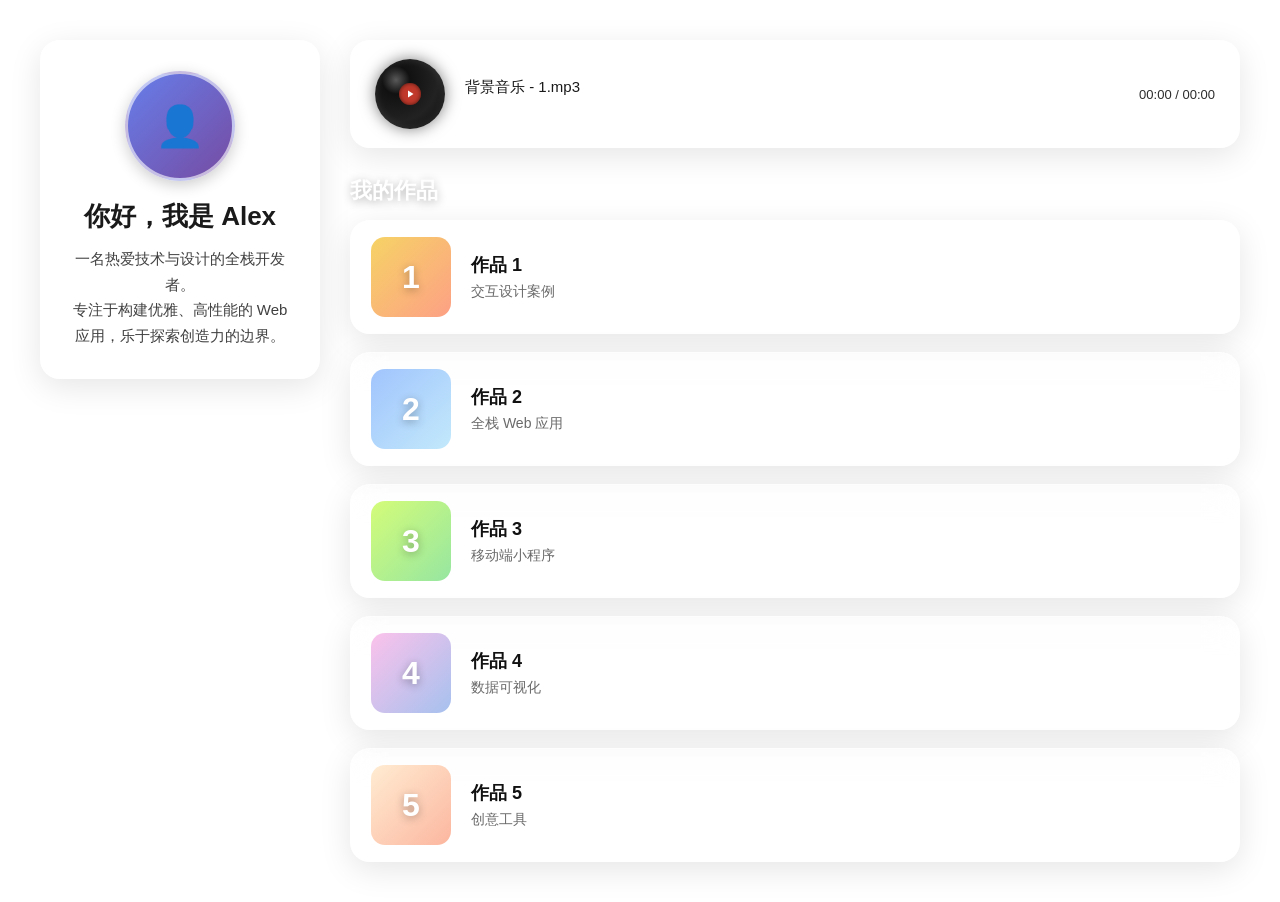
==== index.html @ 0611edfa "Add files via upload" ====
<!DOCTYPE html>
<html lang="zh-CN">
<head>
  <meta charset="UTF-8">
  <meta name="viewport" content="width=device-width, initial-scale=1.0">
  <title>个人博客 - 作品集</title>
  <style>
    * {
      margin: 0;
      padding: 0;
      box-sizing: border-box;
    }

    body {
      min-height: 100vh;
      font-family: -apple-system, BlinkMacSystemFont, "Segoe UI", Roboto, Helvetica, Arial, sans-serif;
      color: #333;
      /* 背景交给单独的背景层处理，body本身透明 */
      background: transparent;
      display: flex;
      justify-content: center;
      padding: 40px 40px 40px 40px;
    }

    /* ========== 背景层（虚化图片） ========== */
    .bg-layer {
      position: fixed;
      top: 0;
      left: 0;
      width: 100%;
      height: 100%;
      background: url("1.png") no-repeat center center fixed;
      background-size: cover;
      filter: blur(4px);
      opacity: 0.9;
      z-index: -2;
    }

    /* ========== 雪花画布（介于背景与内容之间） ========== */
    #snowCanvas {
      position: fixed;
      top: 0;
      left: 0;
      width: 100%;
      height: 100%;
      z-index: -1;
      pointer-events: none; /* 让点击穿透到内容 */
    }

    /* ========== 主布局容器 ========== */
    .main-container {
      display: flex;
      gap: 30px;
      max-width: 1200px;
      width: 100%;
      align-items: flex-start;
    }

    /* ========== 左侧自我介绍卡片（长条，sticky） ========== */
    .intro-side {
      width: 280px;
      flex-shrink: 0;
      position: sticky;
      top: 40px;
    }

    .intro-card {
      padding: 30px 24px;
      text-align: center;
      /* 磨砂玻璃效果 */
      background: rgba(255, 255, 255, 0.2);
      backdrop-filter: blur(16px);
      -webkit-backdrop-filter: blur(16px);
      border: 1px solid rgba(255, 255, 255, 0.4);
      border-radius: 24px;
      box-shadow: 0 8px 32px rgba(0, 0, 0, 0.15);
    }

    .avatar-img {
      width: 110px;
      height: 110px;
      border-radius: 50%;
      object-fit: cover;
      margin: 0 auto 18px;
      border: 3px solid rgba(255, 255, 255, 0.6);
      box-shadow: 0 4px 15px rgba(0, 0, 0, 0.2);
      background: #eee;
      display: block;
    }

    .intro-name {
      font-size: 26px;
      font-weight: 700;
      margin-bottom: 12px;
      color: #1a1a1a;
    }

    .intro-bio {
      font-size: 15px;
      line-height: 1.7;
      color: #2c2c2c;
      opacity: 0.9;
    }

    /* ========== 右侧内容区 ========== */
    .content-right {
      flex: 1;
      min-width: 0;
      display: flex;
      flex-direction: column;
      gap: 28px;
    }

    /* ========== 通用磨砂卡片 ========== */
    .glass-card {
      background: rgba(255, 255, 255, 0.2);
      backdrop-filter: blur(16px);
      -webkit-backdrop-filter: blur(16px);
      border: 1px solid rgba(255, 255, 255, 0.4);
      border-radius: 20px;
      box-shadow: 0 8px 32px rgba(0, 0, 0, 0.1);
      transition: transform 0.2s ease, box-shadow 0.2s ease;
    }

    .glass-card:hover {
      transform: translateY(-3px);
      box-shadow: 0 12px 40px rgba(0, 0, 0, 0.18);
    }

    /* ========== 音乐卡片（sticky 固定） ========== */
    .music-card {
      position: sticky;
      top: 40px;
      z-index: 5;
      display: flex;
      align-items: center;
      gap: 20px;
      padding: 18px 24px;
    }

    /* 黑胶风格按钮 */
    .vinyl-btn {
      width: 70px;
      height: 70px;
      border-radius: 50%;
      border: none;
      background: radial-gradient(circle at 30% 30%, #555 1%, #111 20%, #222 60%, #0a0a0a 100%);
      box-shadow: 0 0 15px rgba(0,0,0,0.5), inset 0 0 10px rgba(255,255,255,0.1);
      cursor: pointer;
      position: relative;
      display: flex;
      align-items: center;
      justify-content: center;
      transition: transform 0.15s;
      flex-shrink: 0;
    }

    .vinyl-btn:active {
      transform: scale(0.95);
    }

    /* 唱片中心标签 */
    .vinyl-center {
      width: 22px;
      height: 22px;
      border-radius: 50%;
      background: #c0392b;
      box-shadow: inset 0 0 4px rgba(0,0,0,0.6);
      display: flex;
      align-items: center;
      justify-content: center;
    }

    .vinyl-center svg {
      width: 12px;
      height: 12px;
      fill: white;
    }

    /* 播放时黑胶旋转动画 */
    .vinyl-btn.playing {
      animation: spin 2s linear infinite;
    }

    @keyframes spin {
      0% { transform: rotate(0deg); }
      100% { transform: rotate(360deg); }
    }

    /* 音乐信息与进度 */
    .music-info {
      flex: 1;
      min-width: 0;
      display: flex;
      flex-direction: column;
      gap: 8px;
    }

    .song-title {
      font-size: 15px;
      font-weight: 500;
      color: #1a1a1a;
      white-space: nowrap;
      overflow: hidden;
      text-overflow: ellipsis;
    }

    .progress-container {
      width: 100%;
      height: 6px;
      background: rgba(255, 255, 255, 0.4);
      border-radius: 6px;
      cursor: pointer;
      position: relative;
    }

    .progress-bar {
      height: 100%;
      background: #222;
      border-radius: 6px;
      width: 0%;
      transition: width 0.1s linear;
    }

    .time-display {
      font-size: 13px;
      color: #2c2c2c;
      font-variant-numeric: tabular-nums;
      flex-shrink: 0;
      margin-left: 5px;
    }

    /* ========== 作品列表 ========== */
    .works-section {
      display: flex;
      flex-direction: column;
      gap: 24px;
    }

    .section-title {
      font-size: 22px;
      font-weight: 600;
      color: white;
      text-shadow: 0 2px 10px rgba(0,0,0,0.3);
      margin-bottom: -10px;
    }

    .works-list {
      display: flex;
      flex-direction: column;
      gap: 18px;
    }

    .work-card {
      display: flex;
      align-items: center;
      text-decoration: none;
      color: inherit;
      padding: 16px 20px;
      gap: 20px;
    }

    .work-preview {
      width: 80px;
      height: 80px;
      border-radius: 14px;
      background: linear-gradient(135deg, #f6d365 0%, #fda085 100%);
      display: flex;
      align-items: center;
      justify-content: center;
      font-size: 32px;
      font-weight: 700;
      color: white;
      text-shadow: 0 2px 8px rgba(0,0,0,0.3);
      flex-shrink: 0;
    }

    /* 每个作品不同预览色 */
    .work-card:nth-child(1) .work-preview { background: linear-gradient(135deg, #f6d365 0%, #fda085 100%); }
    .work-card:nth-child(2) .work-preview { background: linear-gradient(135deg, #a1c4fd 0%, #c2e9fb 100%); }
    .work-card:nth-child(3) .work-preview { background: linear-gradient(135deg, #d4fc79 0%, #96e6a1 100%); }
    .work-card:nth-child(4) .work-preview { background: linear-gradient(135deg, #fbc2eb 0%, #a6c1ee 100%); }
    .work-card:nth-child(5) .work-preview { background: linear-gradient(135deg, #ffecd2 0%, #fcb69f 100%); }

    .work-info {
      flex: 1;
    }

    .work-title {
      font-size: 18px;
      font-weight: 600;
      margin-bottom: 6px;
      color: #111;
    }

    .work-desc {
      font-size: 14px;
      color: #444;
      opacity: 0.8;
    }

    /* 隐藏默认 audio */
    audio {
      display: none;
    }

  </style>
</head>
<body>

  <!-- 背景模糊层 -->
  <div class="bg-layer"></div>

  <!-- 雪花画布 -->
  <canvas id="snowCanvas"></canvas>

  <!-- 主布局 -->
  <div class="main-container">

    <!-- 左侧：个人介绍 -->
    <aside class="intro-side">
      <div class="intro-card glass-card">
        <img src="2.png" alt="头像" class="avatar-img" onerror="this.style.display='none'; this.nextElementSibling.style.display='flex';">
        <!-- 头像加载失败时的备用显示 -->
        <div class="avatar-img" style="display: none; background: linear-gradient(135deg, #667eea, #764ba2); align-items: center; justify-content: center; font-size: 40px; color: white;">👤</div>
        <h1 class="intro-name">你好，我是 Alex</h1>
        <p class="intro-bio">
          一名热爱技术与设计的全栈开发者。<br>
          专注于构建优雅、高性能的 Web 应用，乐于探索创造力的边界。
        </p>
      </div>
    </aside>

    <!-- 右侧：音乐 + 作品 -->
    <main class="content-right">

      <!-- 音乐卡片（sticky） -->
      <div class="music-card glass-card">
        <!-- 黑胶按钮 -->
        <button class="vinyl-btn" id="vinylBtn" aria-label="播放/暂停">
          <div class="vinyl-center">
            <!-- 播放图标 -->
            <svg id="playIconInVinyl" viewBox="0 0 24 24" width="12" height="12">
              <path d="M8 5v14l11-7z"/>
            </svg>
            <!-- 暂停图标 -->
            <svg id="pauseIconInVinyl" viewBox="0 0 24 24" width="12" height="12" style="display: none;">
              <path d="M6 19h4V5H6v14zm8-14v14h4V5h-4z"/>
            </svg>
          </div>
        </button>

        <!-- 歌曲信息与进度 -->
        <div class="music-info">
          <div class="song-title">背景音乐 - 1.mp3</div>
          <div class="progress-container" id="progressContainer">
            <div class="progress-bar" id="progressBar"></div>
          </div>
        </div>
        <span class="time-display" id="timeDisplay">00:00 / 00:00</span>
      </div>

      <!-- 作品区域 -->
      <section class="works-section">
        <h2 class="section-title">我的作品</h2>
        <div class="works-list">
          <!-- 作品 1 -->
          <a href="./1/index.html" class="work-card glass-card">
            <div class="work-preview">1</div>
            <div class="work-info">
              <div class="work-title">作品 1</div>
              <div class="work-desc">交互设计案例</div>
            </div>
          </a>
          <!-- 作品 2 -->
          <a href="./2/index.html" class="work-card glass-card">
            <div class="work-preview">2</div>
            <div class="work-info">
              <div class="work-title">作品 2</div>
              <div class="work-desc">全栈 Web 应用</div>
            </div>
          </a>
          <!-- 作品 3 -->
          <a href="./3/index.html" class="work-card glass-card">
            <div class="work-preview">3</div>
            <div class="work-info">
              <div class="work-title">作品 3</div>
              <div class="work-desc">移动端小程序</div>
            </div>
          </a>
          <!-- 作品 4 -->
          <a href="./4/index.html" class="work-card glass-card">
            <div class="work-preview">4</div>
            <div class="work-info">
              <div class="work-title">作品 4</div>
              <div class="work-desc">数据可视化</div>
            </div>
          </a>
          <!-- 作品 5 -->
          <a href="./5/index.html" class="work-card glass-card">
            <div class="work-preview">5</div>
            <div class="work-info">
              <div class="work-title">作品 5</div>
              <div class="work-desc">创意工具</div>
            </div>
          </a>
        </div>
      </section>
    </main>
  </div>

  <!-- 音频元素 -->
  <audio id="audio" src="1.mp3" preload="metadata"></audio>

  <script>
    (function() {
      // ========== 音乐播放器逻辑 ==========
      const audio = document.getElementById('audio');
      const vinylBtn = document.getElementById('vinylBtn');
      const playIcon = document.getElementById('playIconInVinyl');
      const pauseIcon = document.getElementById('pauseIconInVinyl');
      const progressBar = document.getElementById('progressBar');
      const progressContainer = document.getElementById('progressContainer');
      const timeDisplay = document.getElementById('timeDisplay');

      function formatTime(sec) {
        if (isNaN(sec)) return '00:00';
        const m = Math.floor(sec / 60);
        const s = Math.floor(sec % 60);
        return `${m.toString().padStart(2, '0')}:${s.toString().padStart(2, '0')}`;
      }

      function updateProgress() {
        const cur = audio.currentTime;
        const dur = audio.duration;
        if (dur && !isNaN(dur)) {
          progressBar.style.width = `${(cur / dur) * 100}%`;
          timeDisplay.textContent = `${formatTime(cur)} / ${formatTime(dur)}`;
        } else {
          timeDisplay.textContent = `${formatTime(cur)} / 00:00`;
        }
      }

      function togglePlay() {
        if (audio.paused) {
          audio.play().catch(e => console.warn('播放失败:', e));
        } else {
          audio.pause();
        }
      }

      function updateVinylState() {
        if (audio.paused) {
          vinylBtn.classList.remove('playing');
          playIcon.style.display = 'block';
          pauseIcon.style.display = 'none';
        } else {
          vinylBtn.classList.add('playing');
          playIcon.style.display = 'none';
          pauseIcon.style.display = 'block';
        }
      }

      vinylBtn.addEventListener('click', togglePlay);

      audio.addEventListener('loadedmetadata', updateProgress);
      audio.addEventListener('timeupdate', updateProgress);
      audio.addEventListener('play', updateVinylState);
      audio.addEventListener('pause', updateVinylState);
      audio.addEventListener('ended', () => {
        updateVinylState();
        progressBar.style.width = '0%';
        timeDisplay.textContent = `${formatTime(0)} / ${formatTime(audio.duration)}`;
      });

      // 进度条点击 / 拖动
      function setProgress(e) {
        const rect = progressContainer.getBoundingClientRect();
        const x = e.clientX - rect.left;
        const width = rect.width;
        if (width > 0 && audio.duration) {
          audio.currentTime = (x / width) * audio.duration;
        }
      }

      let dragging = false;
      progressContainer.addEventListener('mousedown', (e) => {
        dragging = true;
        setProgress(e);
      });
      window.addEventListener('mousemove', (e) => {
        if (dragging) setProgress(e);
      });
      window.addEventListener('mouseup', () => { dragging = false; });

      // 初始化
      updateVinylState();
      timeDisplay.textContent = '00:00 / 00:00';

      // ========== 下雪特效（Canvas） ==========
      const canvas = document.getElementById('snowCanvas');
      const ctx = canvas.getContext('2d');

      function resizeCanvas() {
        canvas.width = window.innerWidth;
        canvas.height = window.innerHeight;
      }
      window.addEventListener('resize', resizeCanvas);
      resizeCanvas();

      const flakes = [];
      const MAX_FLAKES = 150;

      class Snowflake {
        constructor() {
          this.reset();
        }
        reset() {
          this.x = Math.random() * canvas.width;
          this.y = Math.random() * -canvas.height;
          this.radius = Math.random() * 3 + 1;
          this.speed = Math.random() * 1.5 + 0.5;
          this.wind = Math.random() * 0.5 - 0.25;
          this.opacity = Math.random() * 0.6 + 0.4;
        }
        update() {
          this.y += this.speed;
          this.x += this.wind;
          if (this.y > canvas.height + 10) {
            this.reset();
          }
          if (this.x < -10) this.x = canvas.width + 10;
          if (this.x > canvas.width + 10) this.x = -10;
        }
        draw() {
          ctx.beginPath();
          ctx.arc(this.x, this.y, this.radius, 0, Math.PI * 2);
          ctx.fillStyle = `rgba(255, 255, 255, ${this.opacity})`;
          ctx.fill();
        }
      }

      for (let i = 0; i < MAX_FLAKES; i++) {
        flakes.push(new Snowflake());
        // 初始随机分布在整个屏幕
        flakes[i].y = Math.random() * canvas.height;
      }

      function animateSnow() {
        ctx.clearRect(0, 0, canvas.width, canvas.height);
        for (let flake of flakes) {
          flake.update();
          flake.draw();
        }
        requestAnimationFrame(animateSnow);
      }
      animateSnow();

    })();
  </script>
</body>
</html>
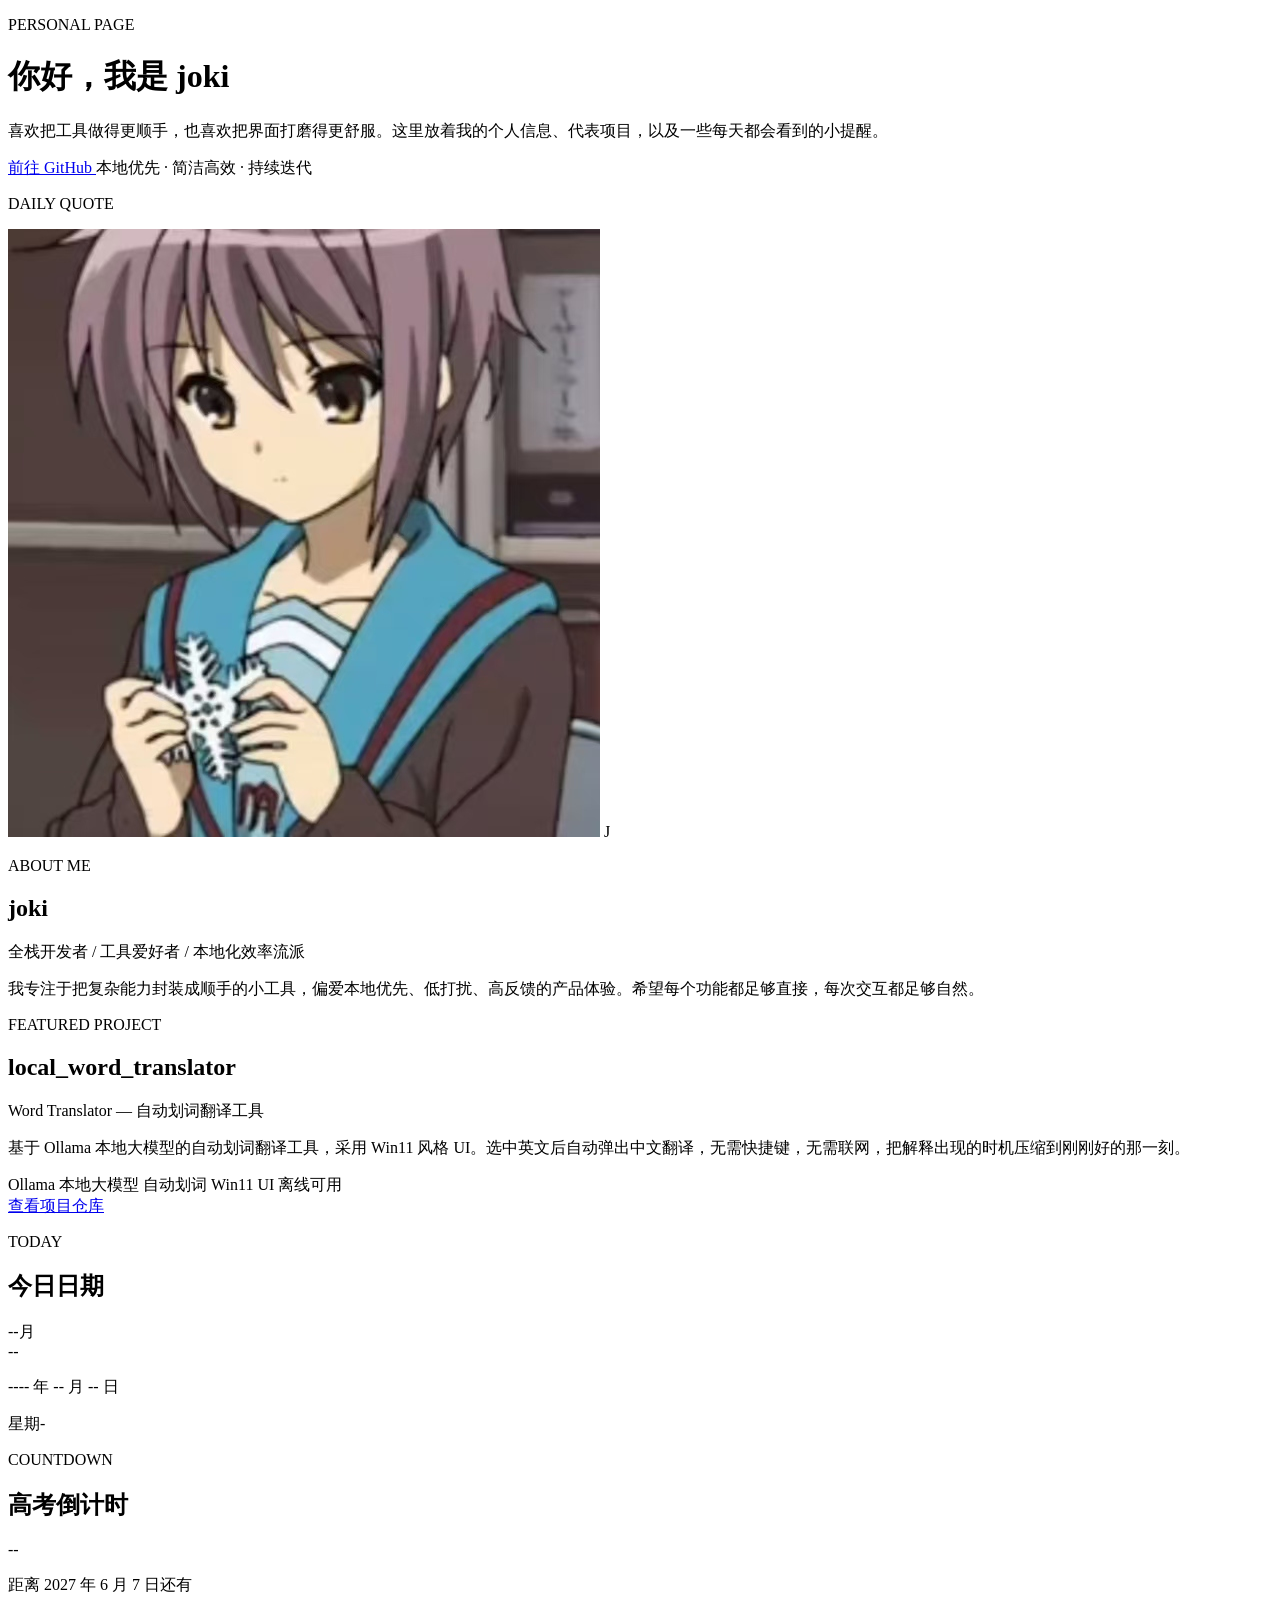
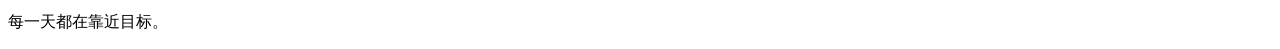
==== commit 38fd3687: "Create index.html" ====
--- a/index.html
+++ b/index.html
@@ -1,562 +1,125 @@
-<!DOCTYPE html>
-<html lang="zh-CN">
-<head>
-  <meta charset="UTF-8">
-  <meta name="viewport" content="width=device-width, initial-scale=1.0">
-  <title>个人博客 - 作品集</title>
-  <style>
-    * {
-      margin: 0;
-      padding: 0;
-      box-sizing: border-box;
-    }
-
-    body {
-      min-height: 100vh;
-      font-family: -apple-system, BlinkMacSystemFont, "Segoe UI", Roboto, Helvetica, Arial, sans-serif;
-      color: #333;
-      /* 背景交给单独的背景层处理，body本身透明 */
-      background: transparent;
-      display: flex;
-      justify-content: center;
-      padding: 40px 40px 40px 40px;
-    }
-
-    /* ========== 背景层（虚化图片） ========== */
-    .bg-layer {
-      position: fixed;
-      top: 0;
-      left: 0;
-      width: 100%;
-      height: 100%;
-      background: url("1.png") no-repeat center center fixed;
-      background-size: cover;
-      filter: blur(4px);
-      opacity: 0.9;
-      z-index: -2;
-    }
-
-    /* ========== 雪花画布（介于背景与内容之间） ========== */
-    #snowCanvas {
-      position: fixed;
-      top: 0;
-      left: 0;
-      width: 100%;
-      height: 100%;
-      z-index: -1;
-      pointer-events: none; /* 让点击穿透到内容 */
-    }
-
-    /* ========== 主布局容器 ========== */
-    .main-container {
-      display: flex;
-      gap: 30px;
-      max-width: 1200px;
-      width: 100%;
-      align-items: flex-start;
-    }
-
-    /* ========== 左侧自我介绍卡片（长条，sticky） ========== */
-    .intro-side {
-      width: 280px;
-      flex-shrink: 0;
-      position: sticky;
-      top: 40px;
-    }
-
-    .intro-card {
-      padding: 30px 24px;
-      text-align: center;
-      /* 磨砂玻璃效果 */
-      background: rgba(255, 255, 255, 0.2);
-      backdrop-filter: blur(16px);
-      -webkit-backdrop-filter: blur(16px);
-      border: 1px solid rgba(255, 255, 255, 0.4);
-      border-radius: 24px;
-      box-shadow: 0 8px 32px rgba(0, 0, 0, 0.15);
-    }
-
-    .avatar-img {
-      width: 110px;
-      height: 110px;
-      border-radius: 50%;
-      object-fit: cover;
-      margin: 0 auto 18px;
-      border: 3px solid rgba(255, 255, 255, 0.6);
-      box-shadow: 0 4px 15px rgba(0, 0, 0, 0.2);
-      background: #eee;
-      display: block;
-    }
-
-    .intro-name {
-      font-size: 26px;
-      font-weight: 700;
-      margin-bottom: 12px;
-      color: #1a1a1a;
-    }
-
-    .intro-bio {
-      font-size: 15px;
-      line-height: 1.7;
-      color: #2c2c2c;
-      opacity: 0.9;
-    }
-
-    /* ========== 右侧内容区 ========== */
-    .content-right {
-      flex: 1;
-      min-width: 0;
-      display: flex;
-      flex-direction: column;
-      gap: 28px;
-    }
-
-    /* ========== 通用磨砂卡片 ========== */
-    .glass-card {
-      background: rgba(255, 255, 255, 0.2);
-      backdrop-filter: blur(16px);
-      -webkit-backdrop-filter: blur(16px);
-      border: 1px solid rgba(255, 255, 255, 0.4);
-      border-radius: 20px;
-      box-shadow: 0 8px 32px rgba(0, 0, 0, 0.1);
-      transition: transform 0.2s ease, box-shadow 0.2s ease;
-    }
-
-    .glass-card:hover {
-      transform: translateY(-3px);
-      box-shadow: 0 12px 40px rgba(0, 0, 0, 0.18);
-    }
-
-    /* ========== 音乐卡片（sticky 固定） ========== */
-    .music-card {
-      position: sticky;
-      top: 40px;
-      z-index: 5;
-      display: flex;
-      align-items: center;
-      gap: 20px;
-      padding: 18px 24px;
-    }
-
-    /* 黑胶风格按钮 */
-    .vinyl-btn {
-      width: 70px;
-      height: 70px;
-      border-radius: 50%;
-      border: none;
-      background: radial-gradient(circle at 30% 30%, #555 1%, #111 20%, #222 60%, #0a0a0a 100%);
-      box-shadow: 0 0 15px rgba(0,0,0,0.5), inset 0 0 10px rgba(255,255,255,0.1);
-      cursor: pointer;
-      position: relative;
-      display: flex;
-      align-items: center;
-      justify-content: center;
-      transition: transform 0.15s;
-      flex-shrink: 0;
-    }
-
-    .vinyl-btn:active {
-      transform: scale(0.95);
-    }
-
-    /* 唱片中心标签 */
-    .vinyl-center {
-      width: 22px;
-      height: 22px;
-      border-radius: 50%;
-      background: #c0392b;
-      box-shadow: inset 0 0 4px rgba(0,0,0,0.6);
-      display: flex;
-      align-items: center;
-      justify-content: center;
-    }
-
-    .vinyl-center svg {
-      width: 12px;
-      height: 12px;
-      fill: white;
-    }
-
-    /* 播放时黑胶旋转动画 */
-    .vinyl-btn.playing {
-      animation: spin 2s linear infinite;
-    }
-
-    @keyframes spin {
-      0% { transform: rotate(0deg); }
-      100% { transform: rotate(360deg); }
-    }
-
-    /* 音乐信息与进度 */
-    .music-info {
-      flex: 1;
-      min-width: 0;
-      display: flex;
-      flex-direction: column;
-      gap: 8px;
-    }
-
-    .song-title {
-      font-size: 15px;
-      font-weight: 500;
-      color: #1a1a1a;
-      white-space: nowrap;
-      overflow: hidden;
-      text-overflow: ellipsis;
-    }
-
-    .progress-container {
-      width: 100%;
-      height: 6px;
-      background: rgba(255, 255, 255, 0.4);
-      border-radius: 6px;
-      cursor: pointer;
-      position: relative;
-    }
-
-    .progress-bar {
-      height: 100%;
-      background: #222;
-      border-radius: 6px;
-      width: 0%;
-      transition: width 0.1s linear;
-    }
-
-    .time-display {
-      font-size: 13px;
-      color: #2c2c2c;
-      font-variant-numeric: tabular-nums;
-      flex-shrink: 0;
-      margin-left: 5px;
-    }
-
-    /* ========== 作品列表 ========== */
-    .works-section {
-      display: flex;
-      flex-direction: column;
-      gap: 24px;
-    }
-
-    .section-title {
-      font-size: 22px;
-      font-weight: 600;
-      color: white;
-      text-shadow: 0 2px 10px rgba(0,0,0,0.3);
-      margin-bottom: -10px;
-    }
-
-    .works-list {
-      display: flex;
-      flex-direction: column;
-      gap: 18px;
-    }
-
-    .work-card {
-      display: flex;
-      align-items: center;
-      text-decoration: none;
-      color: inherit;
-      padding: 16px 20px;
-      gap: 20px;
-    }
-
-    .work-preview {
-      width: 80px;
-      height: 80px;
-      border-radius: 14px;
-      background: linear-gradient(135deg, #f6d365 0%, #fda085 100%);
-      display: flex;
-      align-items: center;
-      justify-content: center;
-      font-size: 32px;
-      font-weight: 700;
-      color: white;
-      text-shadow: 0 2px 8px rgba(0,0,0,0.3);
-      flex-shrink: 0;
-    }
-
-    /* 每个作品不同预览色 */
-    .work-card:nth-child(1) .work-preview { background: linear-gradient(135deg, #f6d365 0%, #fda085 100%); }
-    .work-card:nth-child(2) .work-preview { background: linear-gradient(135deg, #a1c4fd 0%, #c2e9fb 100%); }
-    .work-card:nth-child(3) .work-preview { background: linear-gradient(135deg, #d4fc79 0%, #96e6a1 100%); }
-    .work-card:nth-child(4) .work-preview { background: linear-gradient(135deg, #fbc2eb 0%, #a6c1ee 100%); }
-    .work-card:nth-child(5) .work-preview { background: linear-gradient(135deg, #ffecd2 0%, #fcb69f 100%); }
-
-    .work-info {
-      flex: 1;
-    }
-
-    .work-title {
-      font-size: 18px;
-      font-weight: 600;
-      margin-bottom: 6px;
-      color: #111;
-    }
-
-    .work-desc {
-      font-size: 14px;
-      color: #444;
-      opacity: 0.8;
-    }
-
-    /* 隐藏默认 audio */
-    audio {
-      display: none;
-    }
-
-  </style>
-</head>
-<body>
-
-  <!-- 背景模糊层 -->
-  <div class="bg-layer"></div>
-
-  <!-- 雪花画布 -->
-  <canvas id="snowCanvas"></canvas>
-
-  <!-- 主布局 -->
-  <div class="main-container">
-
-    <!-- 左侧：个人介绍 -->
-    <aside class="intro-side">
-      <div class="intro-card glass-card">
-        <img src="2.png" alt="头像" class="avatar-img" onerror="this.style.display='none'; this.nextElementSibling.style.display='flex';">
-        <!-- 头像加载失败时的备用显示 -->
-        <div class="avatar-img" style="display: none; background: linear-gradient(135deg, #667eea, #764ba2); align-items: center; justify-content: center; font-size: 40px; color: white;">👤</div>
-        <h1 class="intro-name">你好，我是 Alex</h1>
-        <p class="intro-bio">
-          一名热爱技术与设计的全栈开发者。<br>
-          专注于构建优雅、高性能的 Web 应用，乐于探索创造力的边界。
-        </p>
-      </div>
-    </aside>
-
-    <!-- 右侧：音乐 + 作品 -->
-    <main class="content-right">
-
-      <!-- 音乐卡片（sticky） -->
-      <div class="music-card glass-card">
-        <!-- 黑胶按钮 -->
-        <button class="vinyl-btn" id="vinylBtn" aria-label="播放/暂停">
-          <div class="vinyl-center">
-            <!-- 播放图标 -->
-            <svg id="playIconInVinyl" viewBox="0 0 24 24" width="12" height="12">
-              <path d="M8 5v14l11-7z"/>
-            </svg>
-            <!-- 暂停图标 -->
-            <svg id="pauseIconInVinyl" viewBox="0 0 24 24" width="12" height="12" style="display: none;">
-              <path d="M6 19h4V5H6v14zm8-14v14h4V5h-4z"/>
-            </svg>
-          </div>
-        </button>
-
-        <!-- 歌曲信息与进度 -->
-        <div class="music-info">
-          <div class="song-title">背景音乐 - 1.mp3</div>
-          <div class="progress-container" id="progressContainer">
-            <div class="progress-bar" id="progressBar"></div>
-          </div>
-        </div>
-        <span class="time-display" id="timeDisplay">00:00 / 00:00</span>
-      </div>
-
-      <!-- 作品区域 -->
-      <section class="works-section">
-        <h2 class="section-title">我的作品</h2>
-        <div class="works-list">
-          <!-- 作品 1 -->
-          <a href="./1/index.html" class="work-card glass-card">
-            <div class="work-preview">1</div>
-            <div class="work-info">
-              <div class="work-title">作品 1</div>
-              <div class="work-desc">交互设计案例</div>
-            </div>
-          </a>
-          <!-- 作品 2 -->
-          <a href="./2/index.html" class="work-card glass-card">
-            <div class="work-preview">2</div>
-            <div class="work-info">
-              <div class="work-title">作品 2</div>
-              <div class="work-desc">全栈 Web 应用</div>
-            </div>
-          </a>
-          <!-- 作品 3 -->
-          <a href="./3/index.html" class="work-card glass-card">
-            <div class="work-preview">3</div>
-            <div class="work-info">
-              <div class="work-title">作品 3</div>
-              <div class="work-desc">移动端小程序</div>
-            </div>
-          </a>
-          <!-- 作品 4 -->
-          <a href="./4/index.html" class="work-card glass-card">
-            <div class="work-preview">4</div>
-            <div class="work-info">
-              <div class="work-title">作品 4</div>
-              <div class="work-desc">数据可视化</div>
-            </div>
-          </a>
-          <!-- 作品 5 -->
-          <a href="./5/index.html" class="work-card glass-card">
-            <div class="work-preview">5</div>
-            <div class="work-info">
-              <div class="work-title">作品 5</div>
-              <div class="work-desc">创意工具</div>
-            </div>
-          </a>
-        </div>
-      </section>
-    </main>
-  </div>
-
-  <!-- 音频元素 -->
-  <audio id="audio" src="1.mp3" preload="metadata"></audio>
-
-  <script>
-    (function() {
-      // ========== 音乐播放器逻辑 ==========
-      const audio = document.getElementById('audio');
-      const vinylBtn = document.getElementById('vinylBtn');
-      const playIcon = document.getElementById('playIconInVinyl');
-      const pauseIcon = document.getElementById('pauseIconInVinyl');
-      const progressBar = document.getElementById('progressBar');
-      const progressContainer = document.getElementById('progressContainer');
-      const timeDisplay = document.getElementById('timeDisplay');
-
-      function formatTime(sec) {
-        if (isNaN(sec)) return '00:00';
-        const m = Math.floor(sec / 60);
-        const s = Math.floor(sec % 60);
-        return `${m.toString().padStart(2, '0')}:${s.toString().padStart(2, '0')}`;
-      }
-
-      function updateProgress() {
-        const cur = audio.currentTime;
-        const dur = audio.duration;
-        if (dur && !isNaN(dur)) {
-          progressBar.style.width = `${(cur / dur) * 100}%`;
-          timeDisplay.textContent = `${formatTime(cur)} / ${formatTime(dur)}`;
-        } else {
-          timeDisplay.textContent = `${formatTime(cur)} / 00:00`;
-        }
-      }
-
-      function togglePlay() {
-        if (audio.paused) {
-          audio.play().catch(e => console.warn('播放失败:', e));
-        } else {
-          audio.pause();
-        }
-      }
-
-      function updateVinylState() {
-        if (audio.paused) {
-          vinylBtn.classList.remove('playing');
-          playIcon.style.display = 'block';
-          pauseIcon.style.display = 'none';
-        } else {
-          vinylBtn.classList.add('playing');
-          playIcon.style.display = 'none';
-          pauseIcon.style.display = 'block';
-        }
-      }
-
-      vinylBtn.addEventListener('click', togglePlay);
-
-      audio.addEventListener('loadedmetadata', updateProgress);
-      audio.addEventListener('timeupdate', updateProgress);
-      audio.addEventListener('play', updateVinylState);
-      audio.addEventListener('pause', updateVinylState);
-      audio.addEventListener('ended', () => {
-        updateVinylState();
-        progressBar.style.width = '0%';
-        timeDisplay.textContent = `${formatTime(0)} / ${formatTime(audio.duration)}`;
-      });
-
-      // 进度条点击 / 拖动
-      function setProgress(e) {
-        const rect = progressContainer.getBoundingClientRect();
-        const x = e.clientX - rect.left;
-        const width = rect.width;
-        if (width > 0 && audio.duration) {
-          audio.currentTime = (x / width) * audio.duration;
-        }
-      }
-
-      let dragging = false;
-      progressContainer.addEventListener('mousedown', (e) => {
-        dragging = true;
-        setProgress(e);
-      });
-      window.addEventListener('mousemove', (e) => {
-        if (dragging) setProgress(e);
-      });
-      window.addEventListener('mouseup', () => { dragging = false; });
-
-      // 初始化
-      updateVinylState();
-      timeDisplay.textContent = '00:00 / 00:00';
-
-      // ========== 下雪特效（Canvas） ==========
-      const canvas = document.getElementById('snowCanvas');
-      const ctx = canvas.getContext('2d');
-
-      function resizeCanvas() {
-        canvas.width = window.innerWidth;
-        canvas.height = window.innerHeight;
-      }
-      window.addEventListener('resize', resizeCanvas);
-      resizeCanvas();
-
-      const flakes = [];
-      const MAX_FLAKES = 150;
-
-      class Snowflake {
-        constructor() {
-          this.reset();
-        }
-        reset() {
-          this.x = Math.random() * canvas.width;
-          this.y = Math.random() * -canvas.height;
-          this.radius = Math.random() * 3 + 1;
-          this.speed = Math.random() * 1.5 + 0.5;
-          this.wind = Math.random() * 0.5 - 0.25;
-          this.opacity = Math.random() * 0.6 + 0.4;
-        }
-        update() {
-          this.y += this.speed;
-          this.x += this.wind;
-          if (this.y > canvas.height + 10) {
-            this.reset();
-          }
-          if (this.x < -10) this.x = canvas.width + 10;
-          if (this.x > canvas.width + 10) this.x = -10;
-        }
-        draw() {
-          ctx.beginPath();
-          ctx.arc(this.x, this.y, this.radius, 0, Math.PI * 2);
-          ctx.fillStyle = `rgba(255, 255, 255, ${this.opacity})`;
-          ctx.fill();
-        }
-      }
-
-      for (let i = 0; i < MAX_FLAKES; i++) {
-        flakes.push(new Snowflake());
-        // 初始随机分布在整个屏幕
-        flakes[i].y = Math.random() * canvas.height;
-      }
-
-      function animateSnow() {
-        ctx.clearRect(0, 0, canvas.width, canvas.height);
-        for (let flake of flakes) {
-          flake.update();
-          flake.draw();
-        }
-        requestAnimationFrame(animateSnow);
-      }
-      animateSnow();
-
-    })();
-  </script>
-</body>
-</html>+<!DOCTYPE html>
+<html lang="zh-CN">
+  <head>
+    <meta charset="UTF-8" />
+    <meta name="viewport" content="width=device-width, initial-scale=1.0" />
+    <title>joki | 个人主页</title>
+    <meta
+      name="description"
+      content="joki 的个人主页，展示 GitHub、local_word_translator 项目、今日日期与高考倒计时。"
+    />
+    <link rel="stylesheet" href="style.css" />
+  </head>
+  <body>
+    <div class="water-surface" id="waterSurface" aria-hidden="true"></div>
+    <div class="page-shell">
+      <header class="hero glass-card violet-glow">
+        <div class="hero-copy">
+          <p class="eyebrow">PERSONAL PAGE</p>
+          <h1>你好，我是 <span>joki</span></h1>
+          <p class="hero-text">
+            喜欢把工具做得更顺手，也喜欢把界面打磨得更舒服。这里放着我的个人信息、代表项目，以及一些每天都会看到的小提醒。
+          </p>
+          <div class="hero-actions">
+            <a
+              class="primary-button"
+              href="https://github.com/joki233"
+              target="_blank"
+              rel="noreferrer"
+            >
+              前往 GitHub
+            </a>
+            <span class="status-pill">本地优先 · 简洁高效 · 持续迭代</span>
+          </div>
+        </div>
+      </header>
+
+      <main class="content-grid">
+        <section class="quote-card glass-card violet-glow">
+          <p class="section-label">DAILY QUOTE</p>
+          <blockquote class="quote-text" id="quoteText"></blockquote>
+          <cite class="quote-source" id="quoteSource"></cite>
+        </section>
+
+        <section class="profile-card glass-card violet-glow">
+          <div class="avatar-frame" id="avatarFrame">
+            <img
+              id="avatarImage"
+              src="image/head.png"
+              alt="joki 的头像"
+              loading="lazy"
+            />
+            <span class="avatar-fallback" aria-hidden="true">J</span>
+          </div>
+          <div class="profile-text">
+            <p class="section-label">ABOUT ME</p>
+            <h2>joki</h2>
+            <p class="subtitle">全栈开发者 / 工具爱好者 / 本地化效率流派</p>
+            <p class="bio">
+              我专注于把复杂能力封装成顺手的小工具，偏爱本地优先、低打扰、高反馈的产品体验。希望每个功能都足够直接，每次交互都足够自然。
+            </p>
+          </div>
+        </section>
+
+        <section class="project-card glass-card">
+          <div class="card-heading">
+            <p class="section-label">FEATURED PROJECT</p>
+            <h2>local_word_translator</h2>
+          </div>
+          <p class="project-subtitle">
+            Word Translator — 自动划词翻译工具
+          </p>
+          <p class="project-description">
+            基于 Ollama 本地大模型的自动划词翻译工具，采用 Win11 风格 UI。选中英文后自动弹出中文翻译，无需快捷键，无需联网，把解释出现的时机压缩到刚刚好的那一刻。
+          </p>
+          <div class="tag-group" aria-label="项目亮点">
+            <span>Ollama</span>
+            <span>本地大模型</span>
+            <span>自动划词</span>
+            <span>Win11 UI</span>
+            <span>离线可用</span>
+          </div>
+          <div class="project-actions">
+            <a
+              class="primary-button"
+              href="https://github.com/joki233/local_word_translator"
+              target="_blank"
+              rel="noreferrer"
+            >
+              查看项目仓库
+            </a>
+          </div>
+        </section>
+
+        <section class="calendar-card glass-card violet-glow">
+          <div class="card-heading">
+            <p class="section-label">TODAY</p>
+            <h2>今日日期</h2>
+          </div>
+          <div class="calendar-panel">
+            <div class="calendar-month" id="calendarMonth">--月</div>
+            <div class="calendar-day" id="calendarDay">--</div>
+            <div class="calendar-meta">
+              <p id="todayFullDate">---- 年 -- 月 -- 日</p>
+              <p id="todayWeekday">星期-</p>
+            </div>
+          </div>
+        </section>
+
+        <section class="countdown-card glass-card violet-glow">
+          <div class="card-heading">
+            <p class="section-label">COUNTDOWN</p>
+            <h2>高考倒计时</h2>
+          </div>
+          <div class="countdown-number" id="countdownDays">--</div>
+          <p class="countdown-unit">距离 2027 年 6 月 7 日还有</p>
+          <p class="countdown-footnote" id="countdownStatus">
+            每一天都在靠近目标。
+          </p>
+        </section>
+      </main>
+    </div>
+
+    <script src="script.js"></script>
+  </body>
+</html>
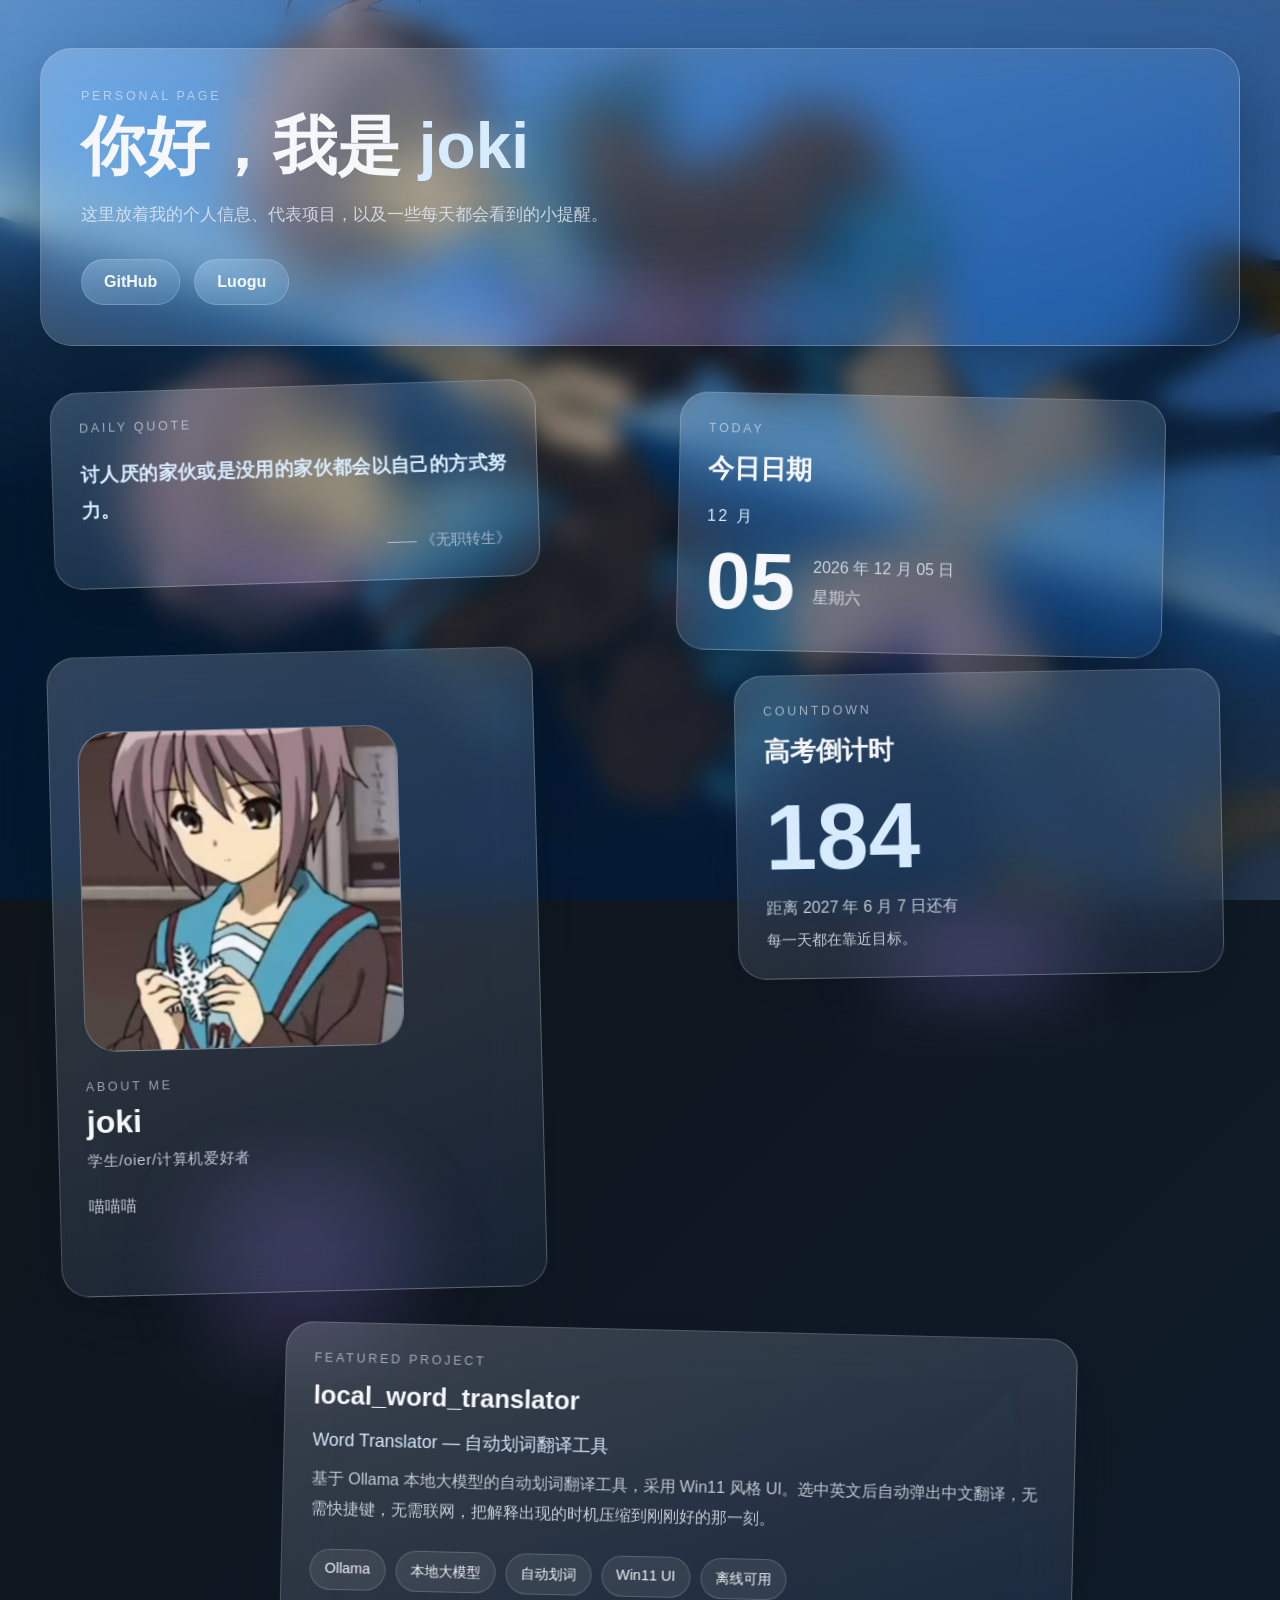
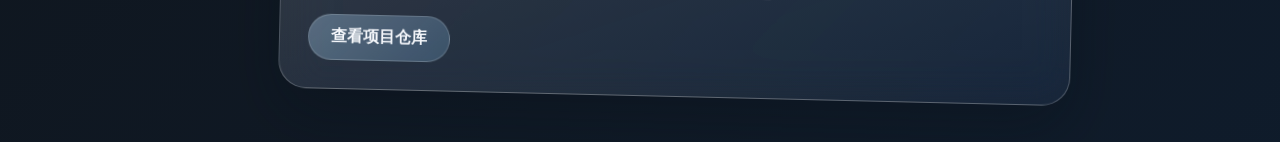
==== commit e4d971a2: "Update index.html" ====
--- a/index.html
+++ b/index.html
@@ -18,7 +18,7 @@
           <p class="eyebrow">PERSONAL PAGE</p>
           <h1>你好，我是 <span>joki</span></h1>
           <p class="hero-text">
-            喜欢把工具做得更顺手，也喜欢把界面打磨得更舒服。这里放着我的个人信息、代表项目，以及一些每天都会看到的小提醒。
+            这里放着我的个人信息、代表项目，以及一些每天都会看到的小提醒。
           </p>
           <div class="hero-actions">
             <a
@@ -27,10 +27,18 @@
               target="_blank"
               rel="noreferrer"
             >
-              前往 GitHub
+              GitHub
             </a>
-            <span class="status-pill">本地优先 · 简洁高效 · 持续迭代</span>
+            <a
+              class="primary-button"
+              href="https://www.luogu.com.cn/user/790507"
+              target="_blank"
+              rel="noreferrer"
+            >
+              Luogu
+            </a>
           </div>
+          
         </div>
       </header>
 
@@ -54,9 +62,9 @@
           <div class="profile-text">
             <p class="section-label">ABOUT ME</p>
             <h2>joki</h2>
-            <p class="subtitle">全栈开发者 / 工具爱好者 / 本地化效率流派</p>
+            <p class="subtitle">学生/oier/计算机爱好者</p>
             <p class="bio">
-              我专注于把复杂能力封装成顺手的小工具，偏爱本地优先、低打扰、高反馈的产品体验。希望每个功能都足够直接，每次交互都足够自然。
+              喵喵喵
             </p>
           </div>
         </section>
--- a/style.css
+++ b/style.css
@@ -0,0 +1,543 @@
+:root {
+  color-scheme: dark;
+  --bg-overlay: rgba(10, 18, 30, 0.46);
+  --card-bg: rgba(203, 220, 255, 0.16);
+  --card-border: rgba(255, 255, 255, 0.22);
+  --card-shadow: 0 24px 60px rgba(7, 14, 24, 0.34);
+  --text-main: #f5f7fb;
+  --text-muted: rgba(231, 236, 246, 0.82);
+  --text-soft: rgba(231, 236, 246, 0.62);
+  --accent: #a7d4ff;
+  --accent-strong: #d7ebff;
+}
+
+* {
+  box-sizing: border-box;
+}
+
+html,
+body {
+  margin: 0;
+  min-height: 100%;
+  font-family: "Segoe UI", "Microsoft YaHei UI", "PingFang SC", sans-serif;
+  color: var(--text-main);
+}
+
+body {
+  min-height: 100vh;
+  background:
+    linear-gradient(135deg, rgba(10, 18, 28, 0.3), rgba(14, 31, 52, 0.72)),
+    url("image/back.png") center / cover no-repeat fixed;
+  position: relative;
+  overflow-x: hidden;
+}
+
+body::before {
+  content: "";
+  position: fixed;
+  inset: 0;
+  background:
+    radial-gradient(circle at top left, rgba(174, 220, 255, 0.24), transparent 32%),
+    radial-gradient(circle at bottom right, rgba(255, 255, 255, 0.12), transparent 24%),
+    linear-gradient(180deg, rgba(255, 255, 255, 0.06), transparent 36%);
+  backdrop-filter: blur(12px) saturate(110%);
+  pointer-events: none;
+}
+
+.water-surface {
+  position: fixed;
+  inset: 0;
+  z-index: 0;
+  pointer-events: none;
+  overflow: hidden;
+}
+
+.click-ripple {
+  --size: 12px;
+  --duration: 1.8s;
+  position: absolute;
+  left: 0;
+  top: 0;
+  width: var(--size);
+  height: var(--size);
+  transform: translate(-50%, -50%);
+  border-radius: 50%;
+  background: radial-gradient(circle, rgba(232, 243, 255, 0.34) 0 24%, transparent 28%);
+  opacity: 0.9;
+}
+
+.click-ripple::before,
+.click-ripple::after {
+  content: "";
+  position: absolute;
+  left: 50%;
+  top: 50%;
+  width: 100%;
+  height: 100%;
+  border-radius: 50%;
+  border: 1px solid rgba(226, 240, 255, 0.26);
+  transform: translate(-50%, -50%) scale(0.2);
+  opacity: 0;
+}
+
+.click-ripple::before {
+  animation: raindropRipple var(--duration) ease-out forwards;
+}
+
+.click-ripple::after {
+  animation: raindropRipple calc(var(--duration) + 0.35s) ease-out forwards;
+  animation-delay: 0.12s;
+}
+
+.page-shell {
+  position: relative;
+  z-index: 1;
+  width: min(1200px, calc(100% - 48px));
+  margin: 0 auto;
+  padding: 48px 0 56px;
+}
+
+.glass-card {
+  position: relative;
+  background: linear-gradient(160deg, rgba(255, 255, 255, 0.18), rgba(131, 158, 205, 0.08));
+  border: 1px solid var(--card-border);
+  box-shadow: var(--card-shadow);
+  backdrop-filter: blur(24px) saturate(135%);
+  -webkit-backdrop-filter: blur(24px) saturate(135%);
+  transform: translate(var(--card-x, 0), var(--card-y, 0)) rotate(var(--card-rotate, 0deg));
+  transition:
+    transform 180ms ease,
+    box-shadow 180ms ease,
+    background 180ms ease,
+    border-color 180ms ease;
+}
+
+.glass-card:hover {
+  transform: translate(var(--card-x, 0), calc(var(--card-y, 0) - 4px)) rotate(var(--card-rotate, 0deg));
+  box-shadow: 0 18px 38px rgba(102, 155, 214, 0.24);
+  background: linear-gradient(135deg, rgba(201, 232, 255, 0.26), rgba(126, 184, 231, 0.2));
+  border-color: rgba(218, 236, 255, 0.32);
+}
+
+.violet-glow::before {
+  content: "";
+  position: absolute;
+  inset: auto 14% -12% 14%;
+  height: 34%;
+  border-radius: 999px;
+  background: radial-gradient(circle, rgba(178, 144, 255, 0.22) 0, rgba(178, 144, 255, 0.12) 42%, transparent 74%);
+  filter: blur(26px);
+  z-index: -1;
+  pointer-events: none;
+}
+
+.hero {
+  --card-y: 0px;
+  --card-x: 0px;
+  --card-rotate: 0deg;
+  padding: 40px;
+  border-radius: 32px;
+  margin-bottom: 24px;
+  overflow: hidden;
+  position: relative;
+}
+
+.hero::after {
+  content: "";
+  position: absolute;
+  inset: 0;
+  background: linear-gradient(120deg, rgba(255, 255, 255, 0.08), transparent 58%);
+  pointer-events: none;
+}
+
+.hero-copy {
+  position: relative;
+  z-index: 1;
+  max-width: 760px;
+}
+
+.eyebrow,
+.section-label {
+  margin: 0 0 10px;
+  font-size: 0.78rem;
+  letter-spacing: 0.22em;
+  color: var(--text-soft);
+}
+
+.hero h1,
+.card-heading h2,
+.profile-text h2 {
+  margin: 0;
+}
+
+.hero h1 {
+  font-size: clamp(2.8rem, 5vw, 4.8rem);
+  line-height: 1.05;
+  font-weight: 700;
+}
+
+.hero h1 span {
+  color: var(--accent-strong);
+  text-shadow: 0 0 22px rgba(200, 228, 255, 0.28);
+}
+
+.hero-text,
+.bio,
+.project-description,
+.project-subtitle,
+.countdown-unit,
+.countdown-footnote,
+.calendar-meta p,
+.subtitle {
+  color: var(--text-muted);
+}
+
+.hero-text {
+  margin: 20px 0 0;
+  font-size: 1.06rem;
+  line-height: 1.8;
+  max-width: 620px;
+}
+
+.hero-actions {
+  display: flex;
+  flex-wrap: wrap;
+  align-items: center;
+  gap: 14px;
+  margin-top: 28px;
+}
+
+.primary-button,
+.status-pill,
+.tag-group span {
+  border-radius: 999px;
+  border: 1px solid rgba(255, 255, 255, 0.18);
+}
+
+.primary-button {
+  display: inline-flex;
+  align-items: center;
+  justify-content: center;
+  min-height: 46px;
+  padding: 0 22px;
+  background: linear-gradient(135deg, rgba(186, 224, 255, 0.32), rgba(123, 176, 219, 0.26));
+  color: var(--text-main);
+  text-decoration: none;
+  font-weight: 600;
+  transition:
+    transform 180ms ease,
+    box-shadow 180ms ease,
+    background 180ms ease;
+}
+
+.primary-button:hover {
+  transform: translateY(-2px);
+  box-shadow: 0 12px 30px rgba(102, 155, 214, 0.24);
+  background: linear-gradient(135deg, rgba(201, 232, 255, 0.42), rgba(126, 184, 231, 0.32));
+}
+
+.status-pill {
+  padding: 10px 16px;
+  background: rgba(255, 255, 255, 0.08);
+  font-size: 0.92rem;
+  color: var(--text-soft);
+}
+
+.content-grid {
+  display: grid;
+  grid-template-columns: repeat(12, minmax(0, 1fr));
+  gap: 22px 24px;
+  align-items: start;
+  padding-top: 8px;
+}
+
+.profile-card,
+.project-card,
+.calendar-card,
+.countdown-card,
+.quote-card {
+  border-radius: 28px;
+  padding: 28px;
+}
+
+.quote-card {
+  --card-x: 12px;
+  --card-y: 8px;
+  --card-rotate: -1.8deg;
+  grid-column: 1 / 6;
+  grid-row: 1;
+  display: flex;
+  flex-direction: column;
+  gap: 12px;
+}
+
+.quote-text {
+  margin: 0;
+  font-size: 1.18rem;
+  line-height: 1.9;
+  font-weight: 600;
+  color: var(--accent-strong);
+  letter-spacing: 0.02em;
+}
+
+.quote-source {
+  margin: 0;
+  font-size: 0.92rem;
+  color: var(--text-soft);
+  font-style: normal;
+  text-align: right;
+}
+
+.profile-card {
+  --card-x: 14px;
+  --card-y: -6px;
+  --card-rotate: -1.45deg;
+  grid-column: 1 / 6;
+  grid-row: 2 / 5;
+  display: flex;
+  flex-direction: column;
+  justify-content: center;
+  min-height: 640px;
+}
+
+.calendar-card {
+  --card-x: 26px;
+  --card-y: 18px;
+  --card-rotate: 1.15deg;
+  grid-column: 7 / 12;
+  grid-row: 1 / 2;
+}
+
+.countdown-card {
+  --card-x: -18px;
+  --card-y: 14px;
+  --card-rotate: -1deg;
+  grid-column: 8 / 13;
+  grid-row: 2 / 3;
+}
+
+.project-card {
+  --card-x: 38px;
+  --card-y: 10px;
+  --card-rotate: 1.35deg;
+  grid-column: 3 / 11;
+  grid-row: 5 / 7;
+}
+
+.avatar-frame {
+  position: relative;
+  width: min(100%, 320px);
+  aspect-ratio: 1;
+  border-radius: 32px;
+  overflow: hidden;
+  margin-bottom: 28px;
+  background: linear-gradient(135deg, rgba(198, 230, 255, 0.34), rgba(89, 116, 152, 0.22));
+  border: 1px solid rgba(255, 255, 255, 0.22);
+  box-shadow: inset 0 1px 0 rgba(255, 255, 255, 0.18);
+}
+
+.avatar-frame img,
+.avatar-fallback {
+  width: 100%;
+  height: 100%;
+}
+
+.avatar-frame img {
+  display: block;
+  object-fit: cover;
+}
+
+.avatar-fallback {
+  position: absolute;
+  inset: 0;
+  display: grid;
+  place-items: center;
+  font-size: 5rem;
+  font-weight: 700;
+  color: rgba(255, 255, 255, 0.9);
+  letter-spacing: 0.08em;
+  opacity: 0;
+  transition: opacity 180ms ease;
+}
+
+.avatar-frame.is-fallback img {
+  opacity: 0;
+}
+
+.avatar-frame.is-fallback .avatar-fallback {
+  opacity: 1;
+}
+
+.profile-text h2 {
+  font-size: 2rem;
+  margin-bottom: 10px;
+}
+
+.subtitle {
+  margin: 0;
+  font-size: 0.96rem;
+  letter-spacing: 0.04em;
+}
+
+.bio {
+  margin: 20px 0 0;
+  line-height: 1.9;
+  font-size: 1rem;
+}
+
+.card-heading {
+  display: flex;
+  flex-direction: column;
+  gap: 6px;
+}
+
+.card-heading h2 {
+  font-size: 1.6rem;
+}
+
+.project-subtitle {
+  margin: 18px 0 12px;
+  font-size: 1.1rem;
+  color: var(--accent-strong);
+}
+
+.project-description {
+  margin: 0;
+  line-height: 1.9;
+}
+
+.tag-group {
+  display: flex;
+  flex-wrap: wrap;
+  gap: 10px;
+  margin-top: 24px;
+}
+
+.project-actions {
+  margin-top: 24px;
+}
+
+.tag-group span {
+  padding: 10px 14px;
+  font-size: 0.9rem;
+  color: var(--text-main);
+  background: rgba(255, 255, 255, 0.08);
+}
+
+.calendar-panel {
+  display: grid;
+  grid-template-columns: auto 1fr;
+  gap: 14px 18px;
+  align-items: center;
+  margin-top: 20px;
+}
+
+.calendar-month {
+  grid-column: 1 / -1;
+  font-size: 1rem;
+  color: var(--accent-strong);
+  letter-spacing: 0.14em;
+}
+
+.calendar-day {
+  font-size: clamp(3rem, 8vw, 5rem);
+  line-height: 1;
+  font-weight: 700;
+}
+
+.calendar-meta p {
+  margin: 4px 0;
+  line-height: 1.6;
+}
+
+.countdown-number {
+  margin-top: 22px;
+  font-size: clamp(3.4rem, 9vw, 5.8rem);
+  line-height: 1;
+  font-weight: 700;
+  color: var(--accent-strong);
+}
+
+.countdown-unit {
+  margin: 14px 0 0;
+  font-size: 1rem;
+}
+
+.countdown-footnote {
+  margin: 12px 0 0;
+  font-size: 0.94rem;
+}
+
+@keyframes raindropRipple {
+  0% {
+    transform: translate(-50%, -50%) scale(0.2);
+    opacity: 0;
+  }
+  14% {
+    opacity: 0.38;
+  }
+  62% {
+    opacity: 0.1;
+  }
+  100% {
+    transform: translate(-50%, -50%) scale(10.6);
+    opacity: 0;
+  }
+}
+
+@media (max-width: 960px) {
+  .page-shell {
+    width: min(100% - 32px, 1200px);
+    padding: 32px 0 40px;
+  }
+
+  .content-grid {
+    grid-template-columns: 1fr;
+  }
+
+  .profile-card,
+  .calendar-card,
+  .countdown-card,
+  .project-card,
+  .quote-card {
+    --card-x: 0px;
+    --card-y: 0px;
+    --card-rotate: 0deg;
+    grid-column: auto;
+    grid-row: auto;
+  }
+
+  .profile-card {
+    min-height: auto;
+  }
+
+  .avatar-frame {
+    width: min(100%, 260px);
+  }
+}
+
+@media (max-width: 640px) {
+  .hero,
+  .profile-card,
+  .project-card,
+  .calendar-card,
+  .countdown-card,
+  .quote-card {
+    padding: 22px;
+    border-radius: 24px;
+  }
+
+  .hero-text,
+  .bio,
+  .project-description {
+    line-height: 1.75;
+  }
+
+  .calendar-panel {
+    grid-template-columns: 1fr;
+  }
+
+  .calendar-day {
+    margin-top: -4px;
+  }
+}
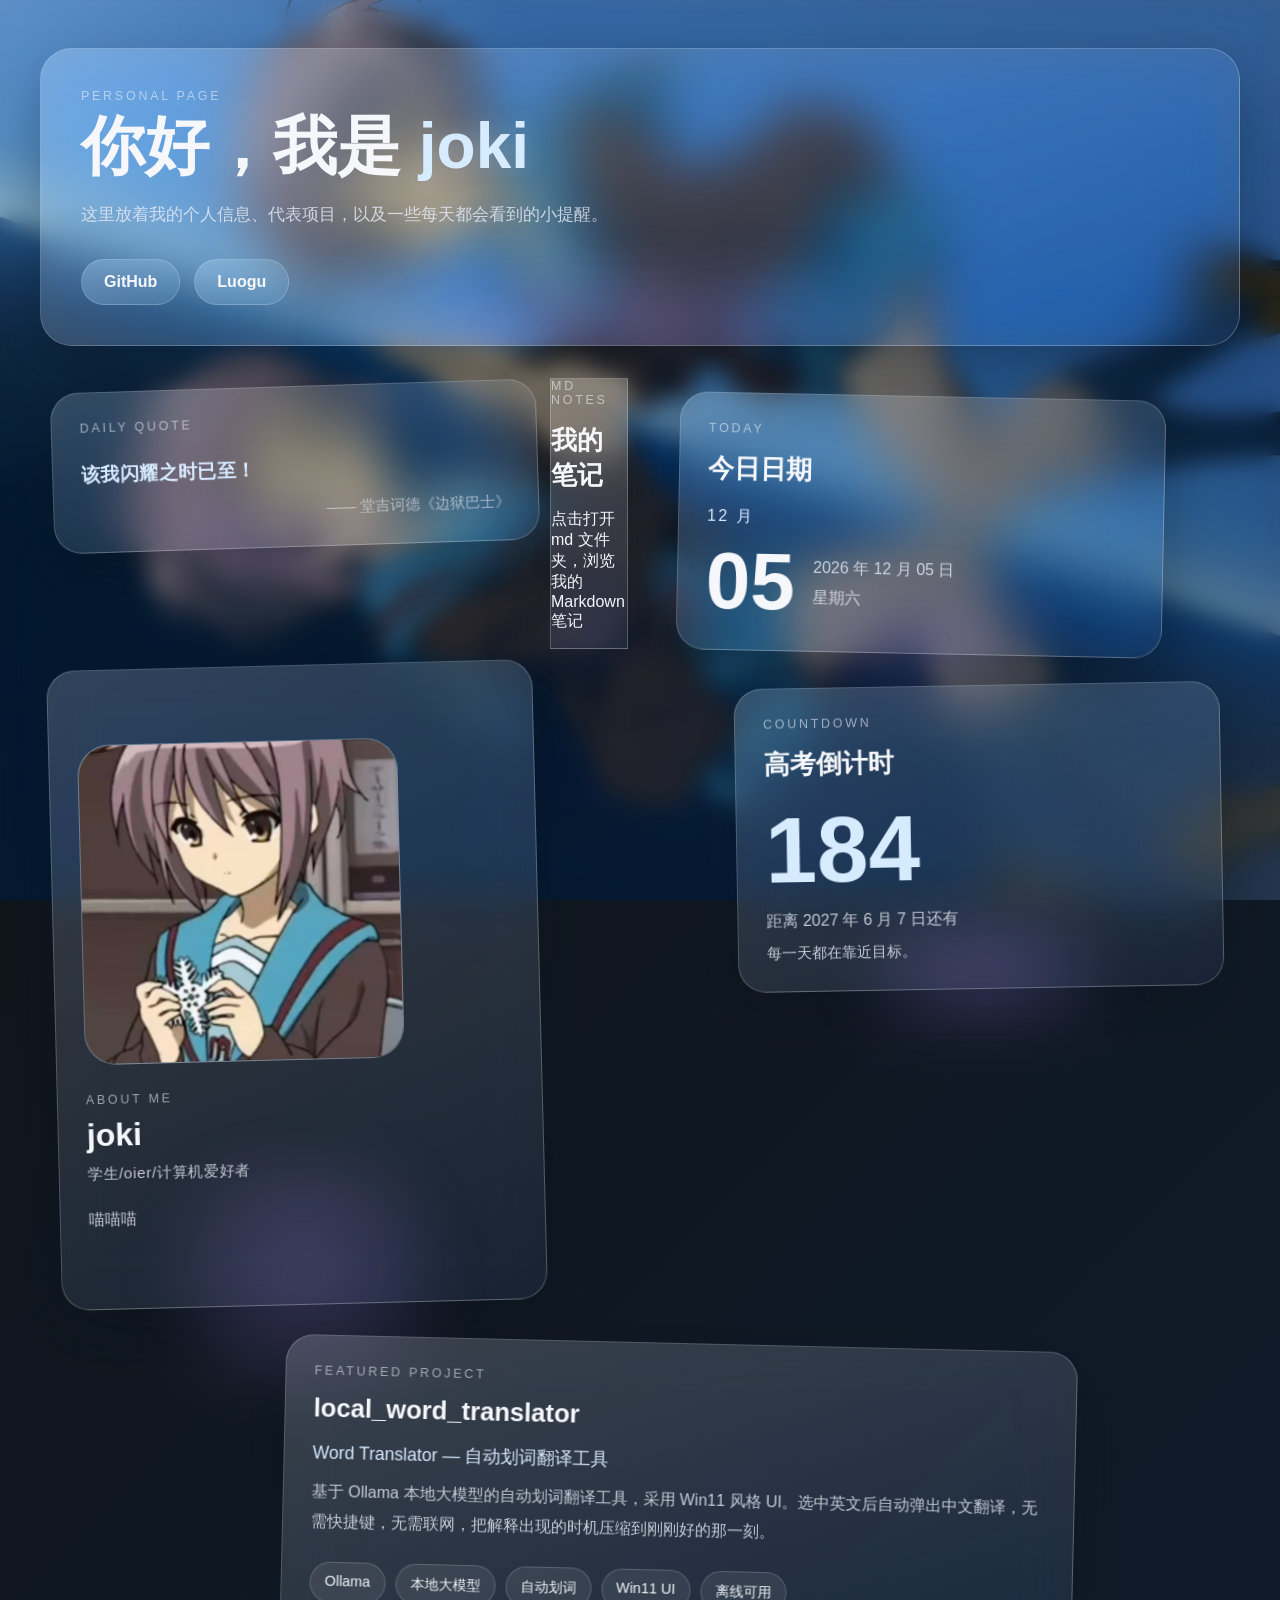
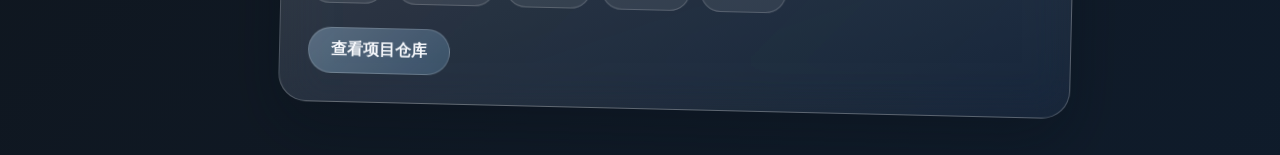
==== commit 1c5310c5: "Update index.html" ====
--- a/index.html
+++ b/index.html
@@ -125,6 +125,16 @@
             每一天都在靠近目标。
           </p>
         </section>
+
+        <section class="md-note-card glass-card violet-glow">
+          <div class="card-heading">
+            <p class="section-label">MD NOTES</p>
+            <h2>我的笔记</h2>
+          </div>
+          <p class="md-note-description">
+            点击打开 md 文件夹，浏览我的 Markdown 笔记
+          </p>
+        </section>
       </main>
     </div>
 
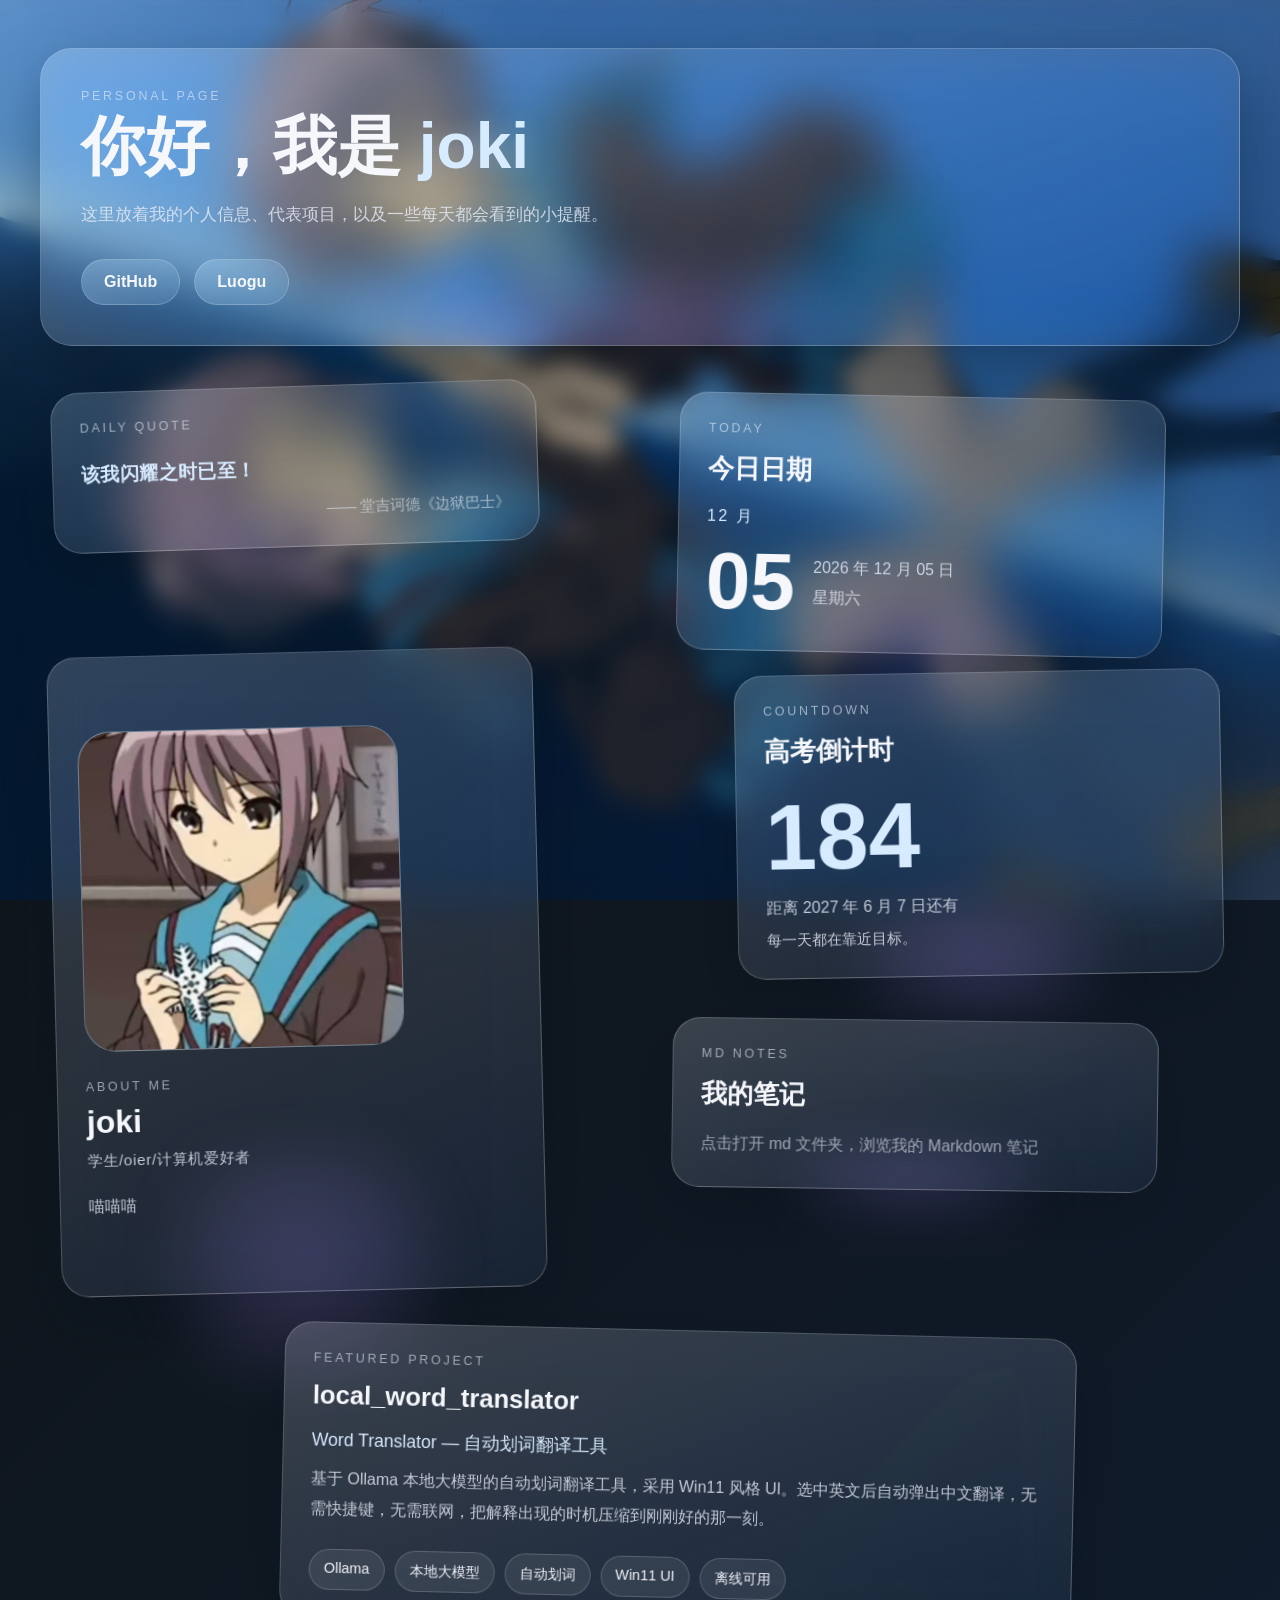
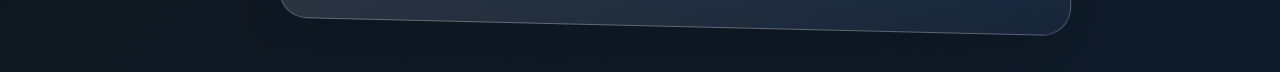
==== commit ded32dd6: "优化" ====
--- a/index.html
+++ b/index.html
@@ -87,16 +87,6 @@
             <span>Win11 UI</span>
             <span>离线可用</span>
           </div>
-          <div class="project-actions">
-            <a
-              class="primary-button"
-              href="https://github.com/joki233/local_word_translator"
-              target="_blank"
-              rel="noreferrer"
-            >
-              查看项目仓库
-            </a>
-          </div>
         </section>
 
         <section class="calendar-card glass-card violet-glow">
--- a/style.css
+++ b/style.css
@@ -255,6 +255,7 @@
 .project-card,
 .calendar-card,
 .countdown-card,
+.md-note-card,
 .quote-card {
   border-radius: 28px;
   padding: 28px;
@@ -316,12 +317,22 @@
   grid-row: 2 / 3;
 }
 
+.md-note-card {
+  --card-x: 20px;
+  --card-y: -12px;
+  --card-rotate: 0.8deg;
+  grid-column: 7 / 12;
+  grid-row: 3 / 5;
+  cursor: pointer;
+}
+
 .project-card {
   --card-x: 38px;
   --card-y: 10px;
   --card-rotate: 1.35deg;
   grid-column: 3 / 11;
   grid-row: 5 / 7;
+  cursor: pointer;
 }
 
 .avatar-frame {
@@ -413,10 +424,6 @@
   margin-top: 24px;
 }
 
-.project-actions {
-  margin-top: 24px;
-}
-
 .tag-group span {
   padding: 10px 14px;
   font-size: 0.9rem;
@@ -485,6 +492,13 @@
   }
 }
 
+.md-note-description {
+  margin: 18px 0 0;
+  color: var(--text-soft);
+  font-size: 1rem;
+  line-height: 1.8;
+}
+
 @media (max-width: 960px) {
   .page-shell {
     width: min(100% - 32px, 1200px);
@@ -499,7 +513,8 @@
   .calendar-card,
   .countdown-card,
   .project-card,
-  .quote-card {
+  .quote-card,
+  .md-note-card {
     --card-x: 0px;
     --card-y: 0px;
     --card-rotate: 0deg;
@@ -522,7 +537,8 @@
   .project-card,
   .calendar-card,
   .countdown-card,
-  .quote-card {
+  .quote-card,
+  .md-note-card {
     padding: 22px;
     border-radius: 24px;
   }
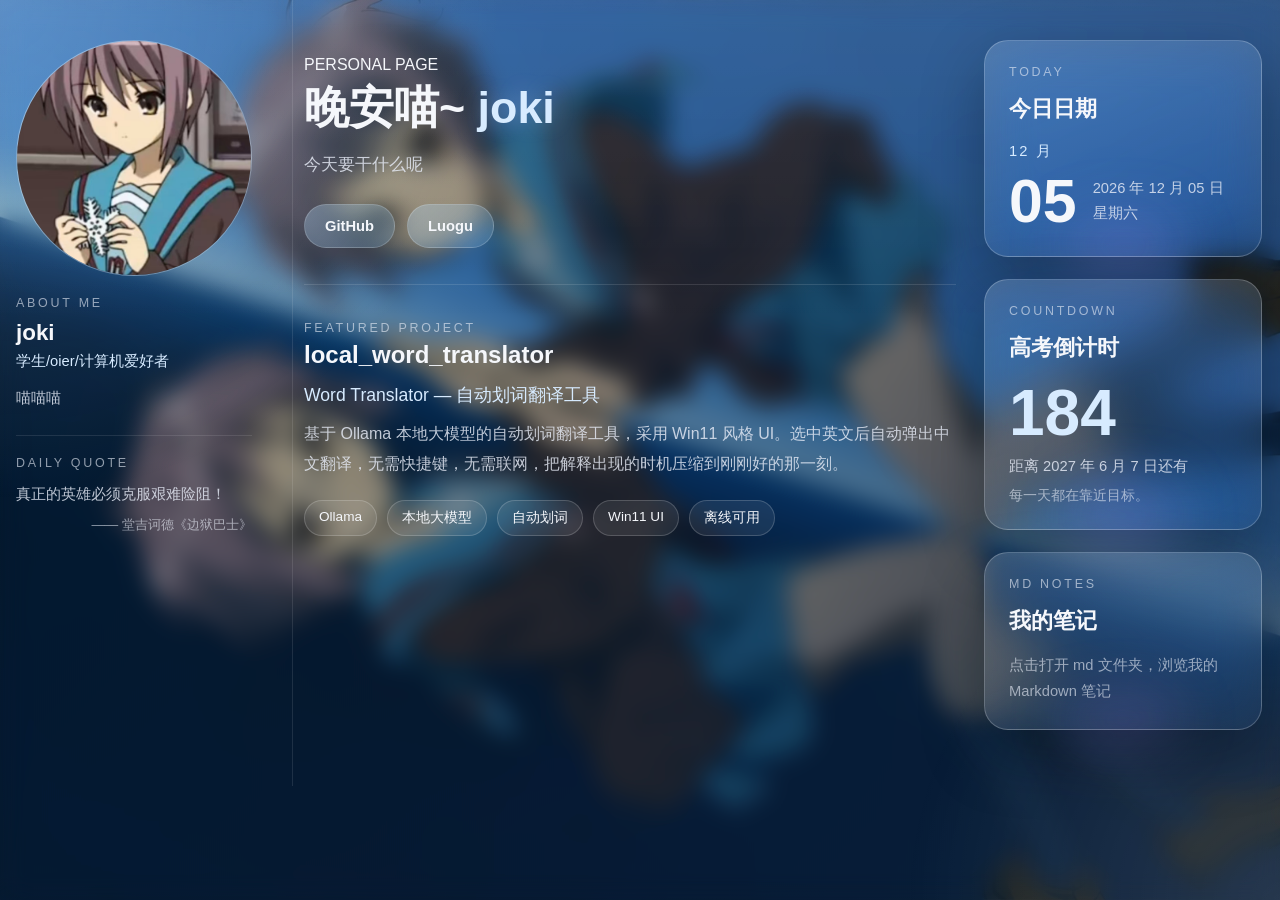
==== commit 1809c49b: "大改" ====
--- a/index.html
+++ b/index.html
@@ -12,15 +12,41 @@
   </head>
   <body>
     <div class="water-surface" id="waterSurface" aria-hidden="true"></div>
-    <div class="page-shell">
-      <header class="hero glass-card violet-glow">
-        <div class="hero-copy">
+    <div class="dash-shell">
+      <aside class="dash-sidebar">
+        <div class="sidebar-section">
+          <div class="sidebar-avatar" id="avatarFrame">
+            <img
+              id="avatarImage"
+              src="image/head.png"
+              alt="joki 的头像"
+              loading="lazy"
+            />
+            <span class="avatar-fallback" aria-hidden="true">J</span>
+          </div>
+          <div class="sidebar-profile">
+            <p class="section-label">ABOUT ME</p>
+            <h2 class="sidebar-name">joki</h2>
+            <p class="sidebar-bio">学生/oier/计算机爱好者</p>
+            <p class="sidebar-desc">喵喵喵</p>
+          </div>
+        </div>
+        <div class="sidebar-section sidebar-quote">
+          <p class="section-label">DAILY QUOTE</p>
+          <blockquote class="sidebar-quote-text" id="quoteText"></blockquote>
+          <cite class="sidebar-quote-source" id="quoteSource"></cite>
+        </div>
+      </aside>
+
+      <main class="dash-main">
+        <section class="dash-hero">
           <p class="eyebrow">PERSONAL PAGE</p>
-          <h1>你好，我是 <span>joki</span></h1>
-          <p class="hero-text">
-            这里放着我的个人信息、代表项目，以及一些每天都会看到的小提醒。
+          <h1 class="dash-hero-title" id="greetingText">喵~ <span>joki</span></h1>
+          <p class="dash-hero-text">
+            今天要干什么呢
           </p>
-          <div class="hero-actions">
+          <p class="dash-hero-greeting" id="greetingText"></p>
+          <div class="dash-hero-actions">
             <a
               class="primary-button"
               href="https://github.com/joki233"
@@ -38,46 +64,17 @@
               Luogu
             </a>
           </div>
-          
-        </div>
-      </header>
-
-      <main class="content-grid">
-        <section class="quote-card glass-card violet-glow">
-          <p class="section-label">DAILY QUOTE</p>
-          <blockquote class="quote-text" id="quoteText"></blockquote>
-          <cite class="quote-source" id="quoteSource"></cite>
         </section>
 
-        <section class="profile-card glass-card violet-glow">
-          <div class="avatar-frame" id="avatarFrame">
-            <img
-              id="avatarImage"
-              src="image/head.png"
-              alt="joki 的头像"
-              loading="lazy"
-            />
-            <span class="avatar-fallback" aria-hidden="true">J</span>
-          </div>
-          <div class="profile-text">
-            <p class="section-label">ABOUT ME</p>
-            <h2>joki</h2>
-            <p class="subtitle">学生/oier/计算机爱好者</p>
-            <p class="bio">
-              喵喵喵
-            </p>
-          </div>
-        </section>
+        <div class="dash-divider"></div>
 
-        <section class="project-card glass-card">
-          <div class="card-heading">
-            <p class="section-label">FEATURED PROJECT</p>
-            <h2>local_word_translator</h2>
-          </div>
-          <p class="project-subtitle">
+        <section class="dash-project" id="projectCard">
+          <p class="section-label">FEATURED PROJECT</p>
+          <h2 class="dash-project-title">local_word_translator</h2>
+          <p class="dash-project-subtitle">
             Word Translator — 自动划词翻译工具
           </p>
-          <p class="project-description">
+          <p class="dash-project-desc">
             基于 Ollama 本地大模型的自动划词翻译工具，采用 Win11 风格 UI。选中英文后自动弹出中文翻译，无需快捷键，无需联网，把解释出现的时机压缩到刚刚好的那一刻。
           </p>
           <div class="tag-group" aria-label="项目亮点">
@@ -88,8 +85,10 @@
             <span>离线可用</span>
           </div>
         </section>
+      </main>
 
-        <section class="calendar-card glass-card violet-glow">
+      <aside class="dash-rightbar">
+        <section class="glass-card violet-glow dash-card">
           <div class="card-heading">
             <p class="section-label">TODAY</p>
             <h2>今日日期</h2>
@@ -104,7 +103,7 @@
           </div>
         </section>
 
-        <section class="countdown-card glass-card violet-glow">
+        <section class="glass-card violet-glow dash-card">
           <div class="card-heading">
             <p class="section-label">COUNTDOWN</p>
             <h2>高考倒计时</h2>
@@ -116,7 +115,7 @@
           </p>
         </section>
 
-        <section class="md-note-card glass-card violet-glow">
+        <section class="glass-card violet-glow dash-card dash-card-clickable" id="mdNoteCard">
           <div class="card-heading">
             <p class="section-label">MD NOTES</p>
             <h2>我的笔记</h2>
@@ -125,7 +124,7 @@
             点击打开 md 文件夹，浏览我的 Markdown 笔记
           </p>
         </section>
-      </main>
+      </aside>
     </div>
 
     <script src="script.js"></script>
--- a/style.css
+++ b/style.css
@@ -9,6 +9,9 @@
   --text-soft: rgba(231, 236, 246, 0.62);
   --accent: #a7d4ff;
   --accent-strong: #d7ebff;
+  --sidebar-width: 260px;
+  --rightbar-width: 280px;
+  --dash-max-w: 1600px;
 }
 
 * {
@@ -89,271 +92,79 @@
   animation-delay: 0.12s;
 }
 
-.page-shell {
+@keyframes raindropRipple {
+  0% {
+    transform: translate(-50%, -50%) scale(0.2);
+    opacity: 0;
+  }
+  14% {
+    opacity: 0.38;
+  }
+  62% {
+    opacity: 0.1;
+  }
+  100% {
+    transform: translate(-50%, -50%) scale(10.6);
+    opacity: 0;
+  }
+}
+
+/* ─── Dashboard Shell ─── */
+
+.dash-shell {
   position: relative;
   z-index: 1;
-  width: min(1200px, calc(100% - 48px));
+  width: min(var(--dash-max-w), calc(100% - 32px));
   margin: 0 auto;
-  padding: 48px 0 56px;
-}
-
-.glass-card {
-  position: relative;
-  background: linear-gradient(160deg, rgba(255, 255, 255, 0.18), rgba(131, 158, 205, 0.08));
-  border: 1px solid var(--card-border);
-  box-shadow: var(--card-shadow);
-  backdrop-filter: blur(24px) saturate(135%);
-  -webkit-backdrop-filter: blur(24px) saturate(135%);
-  transform: translate(var(--card-x, 0), var(--card-y, 0)) rotate(var(--card-rotate, 0deg));
-  transition:
-    transform 180ms ease,
-    box-shadow 180ms ease,
-    background 180ms ease,
-    border-color 180ms ease;
-}
-
-.glass-card:hover {
-  transform: translate(var(--card-x, 0), calc(var(--card-y, 0) - 4px)) rotate(var(--card-rotate, 0deg));
-  box-shadow: 0 18px 38px rgba(102, 155, 214, 0.24);
-  background: linear-gradient(135deg, rgba(201, 232, 255, 0.26), rgba(126, 184, 231, 0.2));
-  border-color: rgba(218, 236, 255, 0.32);
-}
-
-.violet-glow::before {
+  padding: 40px 0 56px;
+  display: flex;
+  gap: 28px;
+  align-items: flex-start;
+}
+
+.dash-shell::before {
   content: "";
   position: absolute;
-  inset: auto 14% -12% 14%;
-  height: 34%;
-  border-radius: 999px;
-  background: radial-gradient(circle, rgba(178, 144, 255, 0.22) 0, rgba(178, 144, 255, 0.12) 42%, transparent 74%);
-  filter: blur(26px);
-  z-index: -1;
+  left: calc(var(--sidebar-width) + 16px);
+  top: 0;
+  bottom: 0;
+  width: 1px;
+  background: rgba(255, 255, 255, 0.1);
   pointer-events: none;
 }
 
-.hero {
-  --card-y: 0px;
-  --card-x: 0px;
-  --card-rotate: 0deg;
-  padding: 40px;
-  border-radius: 32px;
+/* ─── Left Sidebar ─── */
+
+.dash-sidebar {
+  width: var(--sidebar-width);
+  flex-shrink: 0;
+  position: sticky;
+  top: 40px;
+  padding-right: 24px;
+}
+
+.sidebar-section {
   margin-bottom: 24px;
+}
+
+.sidebar-avatar {
+  width: 100%;
+  aspect-ratio: 1;
+  border-radius: 50%;
   overflow: hidden;
-  position: relative;
-}
-
-.hero::after {
-  content: "";
-  position: absolute;
-  inset: 0;
-  background: linear-gradient(120deg, rgba(255, 255, 255, 0.08), transparent 58%);
-  pointer-events: none;
-}
-
-.hero-copy {
-  position: relative;
-  z-index: 1;
-  max-width: 760px;
-}
-
-.eyebrow,
-.section-label {
-  margin: 0 0 10px;
-  font-size: 0.78rem;
-  letter-spacing: 0.22em;
-  color: var(--text-soft);
-}
-
-.hero h1,
-.card-heading h2,
-.profile-text h2 {
-  margin: 0;
-}
-
-.hero h1 {
-  font-size: clamp(2.8rem, 5vw, 4.8rem);
-  line-height: 1.05;
-  font-weight: 700;
-}
-
-.hero h1 span {
-  color: var(--accent-strong);
-  text-shadow: 0 0 22px rgba(200, 228, 255, 0.28);
-}
-
-.hero-text,
-.bio,
-.project-description,
-.project-subtitle,
-.countdown-unit,
-.countdown-footnote,
-.calendar-meta p,
-.subtitle {
-  color: var(--text-muted);
-}
-
-.hero-text {
-  margin: 20px 0 0;
-  font-size: 1.06rem;
-  line-height: 1.8;
-  max-width: 620px;
-}
-
-.hero-actions {
-  display: flex;
-  flex-wrap: wrap;
-  align-items: center;
-  gap: 14px;
-  margin-top: 28px;
-}
-
-.primary-button,
-.status-pill,
-.tag-group span {
-  border-radius: 999px;
-  border: 1px solid rgba(255, 255, 255, 0.18);
-}
-
-.primary-button {
-  display: inline-flex;
-  align-items: center;
-  justify-content: center;
-  min-height: 46px;
-  padding: 0 22px;
-  background: linear-gradient(135deg, rgba(186, 224, 255, 0.32), rgba(123, 176, 219, 0.26));
-  color: var(--text-main);
-  text-decoration: none;
-  font-weight: 600;
-  transition:
-    transform 180ms ease,
-    box-shadow 180ms ease,
-    background 180ms ease;
-}
-
-.primary-button:hover {
-  transform: translateY(-2px);
-  box-shadow: 0 12px 30px rgba(102, 155, 214, 0.24);
-  background: linear-gradient(135deg, rgba(201, 232, 255, 0.42), rgba(126, 184, 231, 0.32));
-}
-
-.status-pill {
-  padding: 10px 16px;
-  background: rgba(255, 255, 255, 0.08);
-  font-size: 0.92rem;
-  color: var(--text-soft);
-}
-
-.content-grid {
-  display: grid;
-  grid-template-columns: repeat(12, minmax(0, 1fr));
-  gap: 22px 24px;
-  align-items: start;
-  padding-top: 8px;
-}
-
-.profile-card,
-.project-card,
-.calendar-card,
-.countdown-card,
-.md-note-card,
-.quote-card {
-  border-radius: 28px;
-  padding: 28px;
-}
-
-.quote-card {
-  --card-x: 12px;
-  --card-y: 8px;
-  --card-rotate: -1.8deg;
-  grid-column: 1 / 6;
-  grid-row: 1;
-  display: flex;
-  flex-direction: column;
-  gap: 12px;
-}
-
-.quote-text {
-  margin: 0;
-  font-size: 1.18rem;
-  line-height: 1.9;
-  font-weight: 600;
-  color: var(--accent-strong);
-  letter-spacing: 0.02em;
-}
-
-.quote-source {
-  margin: 0;
-  font-size: 0.92rem;
-  color: var(--text-soft);
-  font-style: normal;
-  text-align: right;
-}
-
-.profile-card {
-  --card-x: 14px;
-  --card-y: -6px;
-  --card-rotate: -1.45deg;
-  grid-column: 1 / 6;
-  grid-row: 2 / 5;
-  display: flex;
-  flex-direction: column;
-  justify-content: center;
-  min-height: 640px;
-}
-
-.calendar-card {
-  --card-x: 26px;
-  --card-y: 18px;
-  --card-rotate: 1.15deg;
-  grid-column: 7 / 12;
-  grid-row: 1 / 2;
-}
-
-.countdown-card {
-  --card-x: -18px;
-  --card-y: 14px;
-  --card-rotate: -1deg;
-  grid-column: 8 / 13;
-  grid-row: 2 / 3;
-}
-
-.md-note-card {
-  --card-x: 20px;
-  --card-y: -12px;
-  --card-rotate: 0.8deg;
-  grid-column: 7 / 12;
-  grid-row: 3 / 5;
-  cursor: pointer;
-}
-
-.project-card {
-  --card-x: 38px;
-  --card-y: 10px;
-  --card-rotate: 1.35deg;
-  grid-column: 3 / 11;
-  grid-row: 5 / 7;
-  cursor: pointer;
-}
-
-.avatar-frame {
-  position: relative;
-  width: min(100%, 320px);
-  aspect-ratio: 1;
-  border-radius: 32px;
-  overflow: hidden;
-  margin-bottom: 28px;
+  margin-bottom: 20px;
   background: linear-gradient(135deg, rgba(198, 230, 255, 0.34), rgba(89, 116, 152, 0.22));
   border: 1px solid rgba(255, 255, 255, 0.22);
   box-shadow: inset 0 1px 0 rgba(255, 255, 255, 0.18);
 }
 
-.avatar-frame img,
+.sidebar-avatar img,
 .avatar-fallback {
   width: 100%;
   height: 100%;
 }
 
-.avatar-frame img {
+.sidebar-avatar img {
   display: block;
   object-fit: cover;
 }
@@ -371,189 +182,359 @@
   transition: opacity 180ms ease;
 }
 
-.avatar-frame.is-fallback img {
+.sidebar-avatar {
+  position: relative;
+}
+
+#avatarFrame.is-fallback img {
   opacity: 0;
 }
 
-.avatar-frame.is-fallback .avatar-fallback {
+#avatarFrame.is-fallback .avatar-fallback {
   opacity: 1;
 }
 
-.profile-text h2 {
-  font-size: 2rem;
-  margin-bottom: 10px;
-}
-
-.subtitle {
+.section-label {
+  margin: 0 0 10px;
+  font-size: 0.78rem;
+  letter-spacing: 0.22em;
+  color: var(--text-soft);
+  text-transform: uppercase;
+}
+
+.sidebar-name {
+  margin: 0 0 6px;
+  font-size: 1.4rem;
+  font-weight: 700;
+  color: var(--text-main);
+}
+
+.sidebar-bio {
+  margin: 0;
+  font-size: 0.92rem;
+  color: var(--accent-strong);
+}
+
+.sidebar-desc {
+  margin: 14px 0 0;
+  font-size: 0.92rem;
+  line-height: 1.8;
+  color: var(--text-muted);
+}
+
+.sidebar-quote {
+  padding-top: 20px;
+  border-top: 1px solid rgba(255, 255, 255, 0.1);
+}
+
+.sidebar-quote-text {
   margin: 0;
   font-size: 0.96rem;
-  letter-spacing: 0.04em;
-}
-
-.bio {
-  margin: 20px 0 0;
-  line-height: 1.9;
-  font-size: 1rem;
-}
-
-.card-heading {
+  line-height: 1.8;
+  font-weight: 500;
+  color: var(--text-muted);
+  font-style: normal;
+}
+
+.sidebar-quote-source {
+  display: block;
+  margin-top: 8px;
+  font-size: 0.84rem;
+  color: var(--text-soft);
+  font-style: normal;
+  text-align: right;
+}
+
+/* ─── Main Content ─── */
+
+.dash-main {
+  flex: 1;
+  min-width: 0;
+}
+
+.dash-hero {
+  padding: 0;
+}
+
+.dash-hero .eyebrow {
+  margin-bottom: 8px;
+}
+
+.dash-hero-title {
+  margin: 0;
+  font-size: clamp(2rem, 3.5vw, 3rem);
+  line-height: 1.15;
+  font-weight: 700;
+}
+
+.dash-hero-title span {
+  color: var(--accent-strong);
+  text-shadow: 0 0 22px rgba(200, 228, 255, 0.28);
+}
+
+.dash-hero-text {
+  margin: 16px 0 0;
+  font-size: 1.06rem;
+  line-height: 1.8;
+  color: var(--text-muted);
+  max-width: 620px;
+}
+
+.dash-hero-actions {
   display: flex;
-  flex-direction: column;
-  gap: 6px;
-}
-
-.card-heading h2 {
-  font-size: 1.6rem;
-}
-
-.project-subtitle {
-  margin: 18px 0 12px;
+  flex-wrap: wrap;
+  align-items: center;
+  gap: 12px;
+  margin-top: 24px;
+}
+
+.primary-button {
+  display: inline-flex;
+  align-items: center;
+  justify-content: center;
+  min-height: 44px;
+  padding: 0 20px;
+  border-radius: 999px;
+  border: 1px solid rgba(255, 255, 255, 0.18);
+  background: linear-gradient(135deg, rgba(186, 224, 255, 0.32), rgba(123, 176, 219, 0.26));
+  color: var(--text-main);
+  text-decoration: none;
+  font-weight: 600;
+  font-size: 0.92rem;
+  transition:
+    transform 180ms ease,
+    box-shadow 180ms ease,
+    background 180ms ease;
+}
+
+.primary-button:hover {
+  transform: translateY(-2px);
+  box-shadow: 0 12px 30px rgba(102, 155, 214, 0.24);
+  background: linear-gradient(135deg, rgba(201, 232, 255, 0.42), rgba(126, 184, 231, 0.32));
+}
+
+.dash-divider {
+  height: 1px;
+  background: rgba(255, 255, 255, 0.12);
+  margin: 36px 0;
+}
+
+.dash-project {
+  cursor: pointer;
+}
+
+.dash-project .section-label {
+  margin-bottom: 6px;
+}
+
+.dash-project-title {
+  margin: 0;
+  font-size: 1.5rem;
+  font-weight: 700;
+  color: var(--text-main);
+}
+
+.dash-project-subtitle {
+  margin: 14px 0 12px;
   font-size: 1.1rem;
   color: var(--accent-strong);
 }
 
-.project-description {
-  margin: 0;
+.dash-project-desc {
+  margin: 0;
+  font-size: 1rem;
   line-height: 1.9;
+  color: var(--text-muted);
 }
 
 .tag-group {
   display: flex;
   flex-wrap: wrap;
   gap: 10px;
-  margin-top: 24px;
+  margin-top: 20px;
 }
 
 .tag-group span {
-  padding: 10px 14px;
-  font-size: 0.9rem;
+  padding: 8px 14px;
+  font-size: 0.85rem;
+  border-radius: 999px;
+  border: 1px solid rgba(255, 255, 255, 0.18);
   color: var(--text-main);
   background: rgba(255, 255, 255, 0.08);
+}
+
+/* ─── Right Sidebar ─── */
+
+.dash-rightbar {
+  width: var(--rightbar-width);
+  flex-shrink: 0;
+  position: sticky;
+  top: 40px;
+  display: flex;
+  flex-direction: column;
+  gap: 22px;
+  padding-right: 2px;
+}
+
+.glass-card {
+  position: relative;
+  background: linear-gradient(160deg, rgba(255, 255, 255, 0.18), rgba(131, 158, 205, 0.08));
+  border: 1px solid var(--card-border);
+  box-shadow: var(--card-shadow);
+  backdrop-filter: blur(24px) saturate(135%);
+  -webkit-backdrop-filter: blur(24px) saturate(135%);
+  transition:
+    transform 180ms ease,
+    box-shadow 180ms ease,
+    background 180ms ease,
+    border-color 180ms ease;
+}
+
+.glass-card:hover {
+  transform: translateY(-4px);
+  box-shadow: 0 18px 38px rgba(102, 155, 214, 0.24);
+  background: linear-gradient(135deg, rgba(201, 232, 255, 0.26), rgba(126, 184, 231, 0.2));
+  border-color: rgba(218, 236, 255, 0.32);
+}
+
+.violet-glow::before {
+  content: "";
+  position: absolute;
+  inset: auto 14% -12% 14%;
+  height: 34%;
+  border-radius: 999px;
+  background: radial-gradient(circle, rgba(178, 144, 255, 0.22) 0, rgba(178, 144, 255, 0.12) 42%, transparent 74%);
+  filter: blur(26px);
+  z-index: -1;
+  pointer-events: none;
+}
+
+.dash-card {
+  border-radius: 24px;
+  padding: 24px;
+}
+
+.dash-card-clickable {
+  cursor: pointer;
+}
+
+.card-heading {
+  display: flex;
+  flex-direction: column;
+  gap: 4px;
+}
+
+.card-heading h2 {
+  margin: 0;
+  font-size: 1.4rem;
+  color: var(--text-main);
 }
 
 .calendar-panel {
   display: grid;
   grid-template-columns: auto 1fr;
-  gap: 14px 18px;
+  gap: 10px 16px;
   align-items: center;
-  margin-top: 20px;
+  margin-top: 18px;
 }
 
 .calendar-month {
   grid-column: 1 / -1;
-  font-size: 1rem;
+  font-size: 0.92rem;
   color: var(--accent-strong);
   letter-spacing: 0.14em;
 }
 
 .calendar-day {
-  font-size: clamp(3rem, 8vw, 5rem);
+  font-size: clamp(2.6rem, 5vw, 3.8rem);
   line-height: 1;
   font-weight: 700;
 }
 
 .calendar-meta p {
-  margin: 4px 0;
+  margin: 2px 0;
   line-height: 1.6;
+  color: var(--text-muted);
+  font-size: 0.92rem;
 }
 
 .countdown-number {
-  margin-top: 22px;
-  font-size: clamp(3.4rem, 9vw, 5.8rem);
+  margin-top: 18px;
+  font-size: clamp(2.8rem, 5vw, 4.2rem);
   line-height: 1;
   font-weight: 700;
   color: var(--accent-strong);
 }
 
 .countdown-unit {
-  margin: 14px 0 0;
-  font-size: 1rem;
+  margin: 12px 0 0;
+  font-size: 0.92rem;
+  color: var(--text-muted);
 }
 
 .countdown-footnote {
-  margin: 12px 0 0;
-  font-size: 0.94rem;
-}
-
-@keyframes raindropRipple {
-  0% {
-    transform: translate(-50%, -50%) scale(0.2);
-    opacity: 0;
-  }
-  14% {
-    opacity: 0.38;
-  }
-  62% {
-    opacity: 0.1;
-  }
-  100% {
-    transform: translate(-50%, -50%) scale(10.6);
-    opacity: 0;
-  }
+  margin: 10px 0 0;
+  font-size: 0.88rem;
+  color: var(--text-soft);
 }
 
 .md-note-description {
-  margin: 18px 0 0;
+  margin: 16px 0 0;
   color: var(--text-soft);
-  font-size: 1rem;
+  font-size: 0.92rem;
   line-height: 1.8;
 }
 
+/* ─── Responsive ─── */
+
 @media (max-width: 960px) {
-  .page-shell {
-    width: min(100% - 32px, 1200px);
-    padding: 32px 0 40px;
-  }
-
-  .content-grid {
-    grid-template-columns: 1fr;
-  }
-
-  .profile-card,
-  .calendar-card,
-  .countdown-card,
-  .project-card,
-  .quote-card,
-  .md-note-card {
-    --card-x: 0px;
-    --card-y: 0px;
-    --card-rotate: 0deg;
-    grid-column: auto;
-    grid-row: auto;
-  }
-
-  .profile-card {
-    min-height: auto;
-  }
-
-  .avatar-frame {
-    width: min(100%, 260px);
+  .dash-shell {
+    flex-direction: column;
+    width: min(100% - 32px, var(--dash-max-w));
+    gap: 24px;
+  }
+
+  .dash-sidebar,
+  .dash-rightbar {
+    width: 100%;
+    position: static;
+  }
+
+  .dash-sidebar {
+    padding-right: 0;
+    border-right: none;
+  }
+
+  .dash-shell::before {
+    display: none;
+  }
+
+  .sidebar-avatar {
+    width: 120px;
+    aspect-ratio: 1;
+    margin-bottom: 16px;
+  }
+
+  .dash-hero-title {
+    font-size: clamp(1.6rem, 5vw, 2.2rem);
   }
 }
 
 @media (max-width: 640px) {
-  .hero,
-  .profile-card,
-  .project-card,
-  .calendar-card,
-  .countdown-card,
-  .quote-card,
-  .md-note-card {
-    padding: 22px;
-    border-radius: 24px;
-  }
-
-  .hero-text,
-  .bio,
-  .project-description {
-    line-height: 1.75;
-  }
-
-  .calendar-panel {
-    grid-template-columns: 1fr;
-  }
-
-  .calendar-day {
-    margin-top: -4px;
-  }
-}
+  .dash-shell {
+    padding: 24px 0 40px;
+    gap: 20px;
+  }
+
+  .sidebar-avatar {
+    width: 96px;
+  }
+
+  .dash-card {
+    padding: 20px;
+  }
+
+  .dash-divider {
+    margin: 28px 0;
+  }
+}
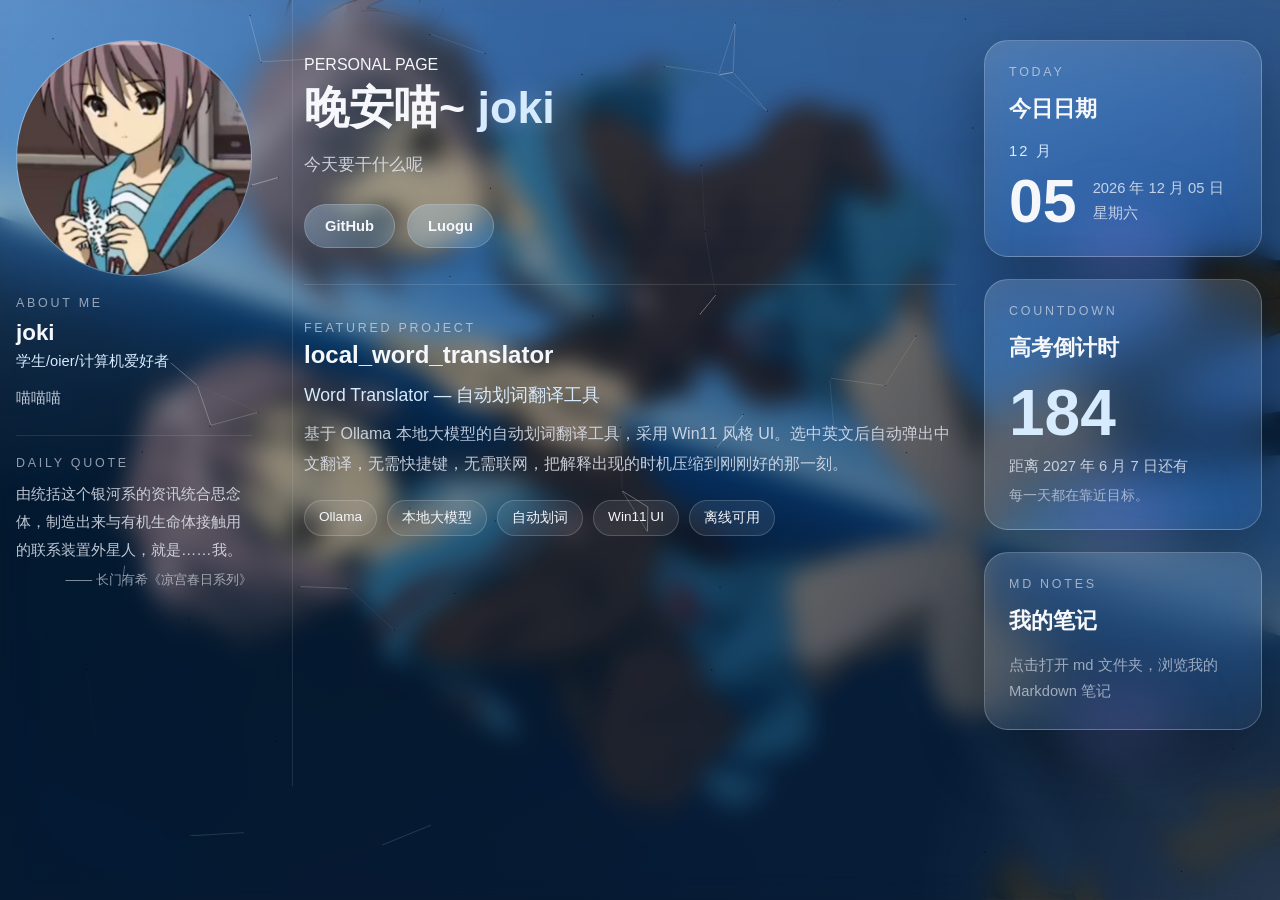
==== commit a436c181: "hl背景" ====
--- a/index.html
+++ b/index.html
@@ -9,9 +9,17 @@
       content="joki 的个人主页，展示 GitHub、local_word_translator 项目、今日日期与高考倒计时。"
     />
     <link rel="stylesheet" href="style.css" />
+    <style>
+      #particles-canvas {
+        position: fixed;
+        inset: 0;
+        z-index: 0;
+        pointer-events: none;
+      }
+    </style>
   </head>
   <body>
-    <div class="water-surface" id="waterSurface" aria-hidden="true"></div>
+    <canvas id="particles-canvas" aria-hidden="true"></canvas>
     <div class="dash-shell">
       <aside class="dash-sidebar">
         <div class="sidebar-section">
@@ -128,5 +136,141 @@
     </div>
 
     <script src="script.js"></script>
+    <script
+        zIndex="0"
+        opacity="0.8"
+        color="255,255,255"
+        count="80"
+    >
+        (function () {
+            function getAttr(ele, attr, defaultValue) {
+                return ele.getAttribute(attr) || defaultValue;
+            }
+
+            var width, height;
+
+            function resize() {
+                width = canvas.width = window.innerWidth || document.documentElement.clientWidth || document.body.clientWidth;
+                height = canvas.height = window.innerHeight || document.documentElement.clientHeight || document.body.clientHeight;
+            }
+
+            var distSq, dx, dy, factor;
+
+            function draw() {
+                ctx.clearRect(0, 0, width, height);
+
+                particles.forEach(function (p, i) {
+                    p.x += p.vx;
+                    p.y += p.vy;
+
+                    p.vx *= (p.x > width || p.x < 0) ? -1 : 1;
+                    p.vy *= (p.y > height || p.y < 0) ? -1 : 1;
+
+                    ctx.fillRect(p.x - 0.5, p.y - 0.5, 1, 1);
+
+                    for (var j = i + 1; j < allObjects.length; j++) {
+                        var target = allObjects[j];
+
+                        if (target.x !== null && target.y !== null) {
+                            dx = p.x - target.x;
+                            dy = p.y - target.y;
+                            distSq = dx * dx + dy * dy;
+
+                            if (distSq < target.max) {
+                                if (target === mouse && distSq >= target.max / 2) {
+                                    p.x -= 0.03 * dx;
+                                    p.y -= 0.03 * dy;
+                                }
+
+                                factor = (target.max - distSq) / target.max;
+
+                                ctx.beginPath();
+                                ctx.lineWidth = factor / 2;
+                                ctx.strokeStyle = "rgba(" + config.color + "," + (0.2 + factor) + ")";
+                                ctx.moveTo(p.x, p.y);
+                                ctx.lineTo(target.x, target.y);
+                                ctx.stroke();
+                            }
+                        }
+                    }
+                });
+
+                requestAnimationFrame(draw);
+            }
+
+            var canvas = document.createElement("canvas");
+            var ctx = canvas.getContext("2d");
+
+            var scripts = document.getElementsByTagName("script");
+            var lastScript = scripts[scripts.length - 1];
+            var config = {
+                index: scripts.length,
+                zIndex: getAttr(lastScript, "zIndex", -1),
+                opacity: getAttr(lastScript, "opacity", 0.5),
+                color: getAttr(lastScript, "color", "0,0,0"),
+                count: getAttr(lastScript, "count", 39)
+            };
+
+            canvas.id = "c_n" + config.index;
+            canvas.style.cssText = "position:fixed;top:0;left:0;z-index:" + config.zIndex + ";opacity:" + config.opacity;
+
+            document.getElementById("particles-canvas").replaceWith(canvas);
+
+            resize();
+            window.onresize = resize;
+
+            var requestAnimationFrame =
+                window.requestAnimationFrame ||
+                window.webkitRequestAnimationFrame ||
+                window.mozRequestAnimationFrame ||
+                window.oRequestAnimationFrame ||
+                window.msRequestAnimationFrame ||
+                function (callback) {
+                    window.setTimeout(callback, 1000 / 45);
+                };
+
+            var mouse = { x: null, y: null, max: 20000 };
+
+            window.onmousemove = function (e) {
+                e = e || window.event;
+                mouse.x = e.clientX;
+                mouse.y = e.clientY;
+            };
+            window.onmouseout = function () {
+                mouse.x = null;
+                mouse.y = null;
+            };
+
+            window.ontouchmove = function (e) {
+                e = e || window.event;
+                var touch = e.touches[0];
+                if (touch) {
+                    mouse.x = touch.clientX;
+                    mouse.y = touch.clientY;
+                }
+            };
+            window.ontouchend = window.ontouchcancel = function () {
+                mouse.x = null;
+                mouse.y = null;
+            };
+
+            var particles = [];
+            for (var i = 0; i < config.count; i++) {
+                particles.push({
+                    x: Math.random() * width,
+                    y: Math.random() * height,
+                    vx: 2 * Math.random() - 1,
+                    vy: 2 * Math.random() - 1,
+                    max: 6000
+                });
+            }
+
+            var allObjects = particles.concat([mouse]);
+
+            setTimeout(function () {
+                draw();
+            }, 100);
+        })();
+    </script>
   </body>
 </html>
--- a/style.css
+++ b/style.css
@@ -47,68 +47,6 @@
   pointer-events: none;
 }
 
-.water-surface {
-  position: fixed;
-  inset: 0;
-  z-index: 0;
-  pointer-events: none;
-  overflow: hidden;
-}
-
-.click-ripple {
-  --size: 12px;
-  --duration: 1.8s;
-  position: absolute;
-  left: 0;
-  top: 0;
-  width: var(--size);
-  height: var(--size);
-  transform: translate(-50%, -50%);
-  border-radius: 50%;
-  background: radial-gradient(circle, rgba(232, 243, 255, 0.34) 0 24%, transparent 28%);
-  opacity: 0.9;
-}
-
-.click-ripple::before,
-.click-ripple::after {
-  content: "";
-  position: absolute;
-  left: 50%;
-  top: 50%;
-  width: 100%;
-  height: 100%;
-  border-radius: 50%;
-  border: 1px solid rgba(226, 240, 255, 0.26);
-  transform: translate(-50%, -50%) scale(0.2);
-  opacity: 0;
-}
-
-.click-ripple::before {
-  animation: raindropRipple var(--duration) ease-out forwards;
-}
-
-.click-ripple::after {
-  animation: raindropRipple calc(var(--duration) + 0.35s) ease-out forwards;
-  animation-delay: 0.12s;
-}
-
-@keyframes raindropRipple {
-  0% {
-    transform: translate(-50%, -50%) scale(0.2);
-    opacity: 0;
-  }
-  14% {
-    opacity: 0.38;
-  }
-  62% {
-    opacity: 0.1;
-  }
-  100% {
-    transform: translate(-50%, -50%) scale(10.6);
-    opacity: 0;
-  }
-}
-
 /* ─── Dashboard Shell ─── */
 
 .dash-shell {
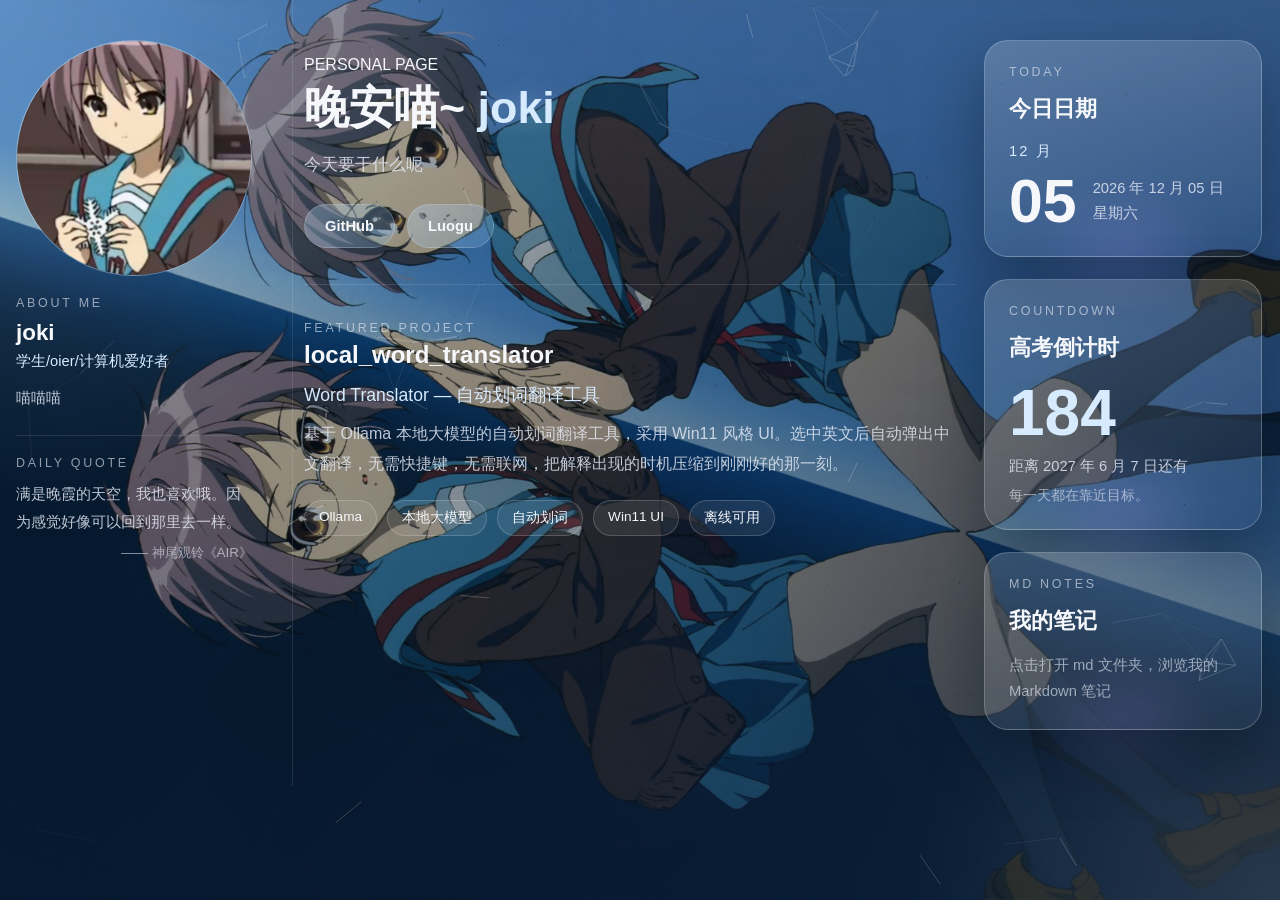
==== commit 63c03687: "粒子效果优化" ====
--- a/index.html
+++ b/index.html
@@ -136,141 +136,6 @@
     </div>
 
     <script src="script.js"></script>
-    <script
-        zIndex="0"
-        opacity="0.8"
-        color="255,255,255"
-        count="80"
-    >
-        (function () {
-            function getAttr(ele, attr, defaultValue) {
-                return ele.getAttribute(attr) || defaultValue;
-            }
-
-            var width, height;
-
-            function resize() {
-                width = canvas.width = window.innerWidth || document.documentElement.clientWidth || document.body.clientWidth;
-                height = canvas.height = window.innerHeight || document.documentElement.clientHeight || document.body.clientHeight;
-            }
-
-            var distSq, dx, dy, factor;
-
-            function draw() {
-                ctx.clearRect(0, 0, width, height);
-
-                particles.forEach(function (p, i) {
-                    p.x += p.vx;
-                    p.y += p.vy;
-
-                    p.vx *= (p.x > width || p.x < 0) ? -1 : 1;
-                    p.vy *= (p.y > height || p.y < 0) ? -1 : 1;
-
-                    ctx.fillRect(p.x - 0.5, p.y - 0.5, 1, 1);
-
-                    for (var j = i + 1; j < allObjects.length; j++) {
-                        var target = allObjects[j];
-
-                        if (target.x !== null && target.y !== null) {
-                            dx = p.x - target.x;
-                            dy = p.y - target.y;
-                            distSq = dx * dx + dy * dy;
-
-                            if (distSq < target.max) {
-                                if (target === mouse && distSq >= target.max / 2) {
-                                    p.x -= 0.03 * dx;
-                                    p.y -= 0.03 * dy;
-                                }
-
-                                factor = (target.max - distSq) / target.max;
-
-                                ctx.beginPath();
-                                ctx.lineWidth = factor / 2;
-                                ctx.strokeStyle = "rgba(" + config.color + "," + (0.2 + factor) + ")";
-                                ctx.moveTo(p.x, p.y);
-                                ctx.lineTo(target.x, target.y);
-                                ctx.stroke();
-                            }
-                        }
-                    }
-                });
-
-                requestAnimationFrame(draw);
-            }
-
-            var canvas = document.createElement("canvas");
-            var ctx = canvas.getContext("2d");
-
-            var scripts = document.getElementsByTagName("script");
-            var lastScript = scripts[scripts.length - 1];
-            var config = {
-                index: scripts.length,
-                zIndex: getAttr(lastScript, "zIndex", -1),
-                opacity: getAttr(lastScript, "opacity", 0.5),
-                color: getAttr(lastScript, "color", "0,0,0"),
-                count: getAttr(lastScript, "count", 39)
-            };
-
-            canvas.id = "c_n" + config.index;
-            canvas.style.cssText = "position:fixed;top:0;left:0;z-index:" + config.zIndex + ";opacity:" + config.opacity;
-
-            document.getElementById("particles-canvas").replaceWith(canvas);
-
-            resize();
-            window.onresize = resize;
-
-            var requestAnimationFrame =
-                window.requestAnimationFrame ||
-                window.webkitRequestAnimationFrame ||
-                window.mozRequestAnimationFrame ||
-                window.oRequestAnimationFrame ||
-                window.msRequestAnimationFrame ||
-                function (callback) {
-                    window.setTimeout(callback, 1000 / 45);
-                };
-
-            var mouse = { x: null, y: null, max: 20000 };
-
-            window.onmousemove = function (e) {
-                e = e || window.event;
-                mouse.x = e.clientX;
-                mouse.y = e.clientY;
-            };
-            window.onmouseout = function () {
-                mouse.x = null;
-                mouse.y = null;
-            };
-
-            window.ontouchmove = function (e) {
-                e = e || window.event;
-                var touch = e.touches[0];
-                if (touch) {
-                    mouse.x = touch.clientX;
-                    mouse.y = touch.clientY;
-                }
-            };
-            window.ontouchend = window.ontouchcancel = function () {
-                mouse.x = null;
-                mouse.y = null;
-            };
-
-            var particles = [];
-            for (var i = 0; i < config.count; i++) {
-                particles.push({
-                    x: Math.random() * width,
-                    y: Math.random() * height,
-                    vx: 2 * Math.random() - 1,
-                    vy: 2 * Math.random() - 1,
-                    max: 6000
-                });
-            }
-
-            var allObjects = particles.concat([mouse]);
-
-            setTimeout(function () {
-                draw();
-            }, 100);
-        })();
-    </script>
+    <script src="particles.js"></script>
   </body>
 </html>
--- a/style.css
+++ b/style.css
@@ -29,22 +29,13 @@
 body {
   min-height: 100vh;
   background:
+    radial-gradient(circle at top left, rgba(174, 220, 255, 0.24), transparent 32%),
+    radial-gradient(circle at bottom right, rgba(255, 255, 255, 0.12), transparent 24%),
+    linear-gradient(180deg, rgba(255, 255, 255, 0.06), transparent 36%),
     linear-gradient(135deg, rgba(10, 18, 28, 0.3), rgba(14, 31, 52, 0.72)),
     url("image/back.png") center / cover no-repeat fixed;
   position: relative;
   overflow-x: hidden;
-}
-
-body::before {
-  content: "";
-  position: fixed;
-  inset: 0;
-  background:
-    radial-gradient(circle at top left, rgba(174, 220, 255, 0.24), transparent 32%),
-    radial-gradient(circle at bottom right, rgba(255, 255, 255, 0.12), transparent 24%),
-    linear-gradient(180deg, rgba(255, 255, 255, 0.06), transparent 36%);
-  backdrop-filter: blur(12px) saturate(110%);
-  pointer-events: none;
 }
 
 /* ─── Dashboard Shell ─── */
@@ -319,8 +310,7 @@
   background: linear-gradient(160deg, rgba(255, 255, 255, 0.18), rgba(131, 158, 205, 0.08));
   border: 1px solid var(--card-border);
   box-shadow: var(--card-shadow);
-  backdrop-filter: blur(24px) saturate(135%);
-  -webkit-backdrop-filter: blur(24px) saturate(135%);
+  
   transition:
     transform 180ms ease,
     box-shadow 180ms ease,
